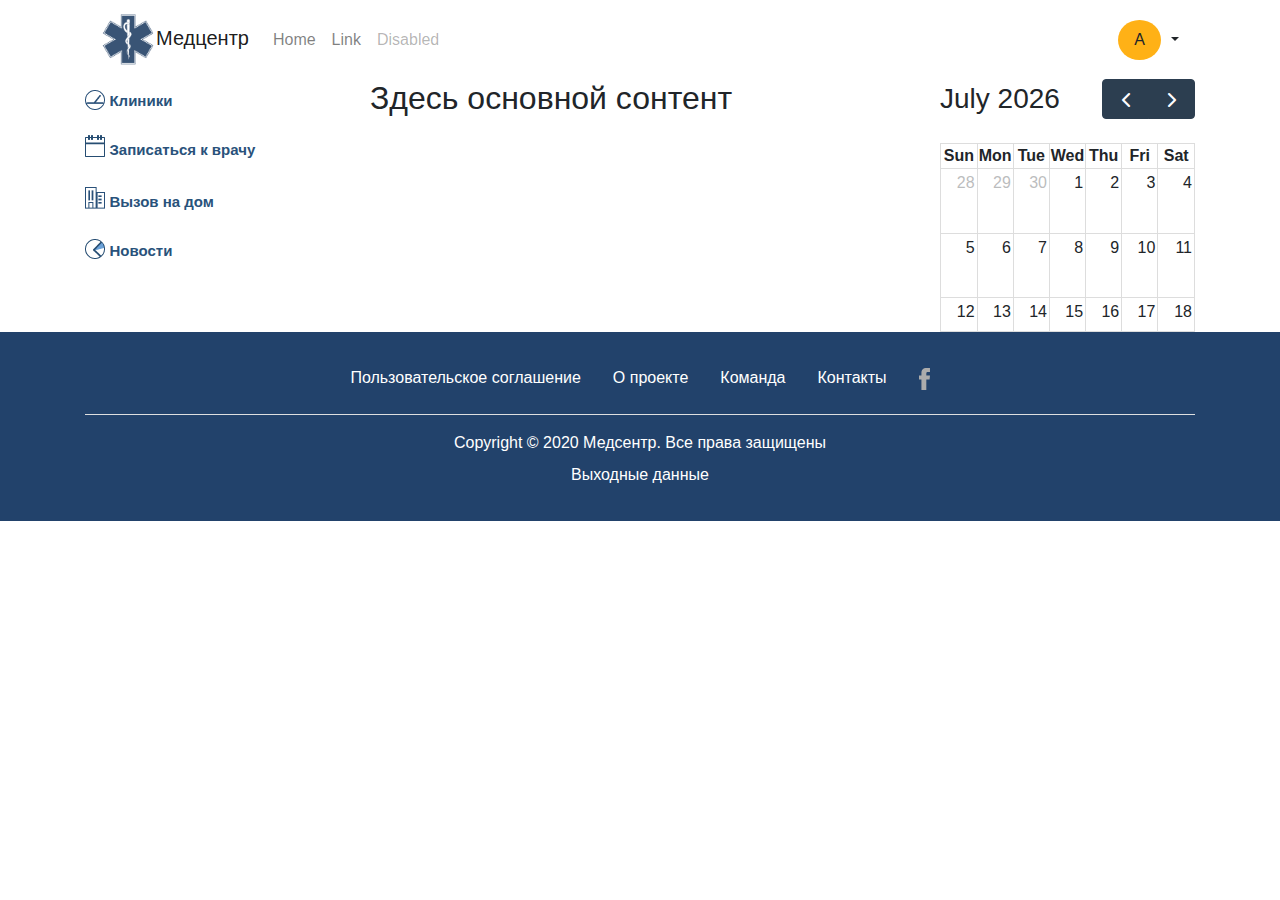
==== index.html @ d14110b1 "vb" ====
<!DOCTYPE html>
<html lang="en">
  <head>
    <meta charset="UTF-8" />
    <meta name="viewport" content="width=device-width, initial-scale=1.0" />
    <meta name="viewport" content="width=device-width, initial-scale=1" />
    <title>Document</title>
    <link
      rel="stylesheet"
      href="https://maxcdn.bootstrapcdn.com/bootstrap/4.0.0/css/bootstrap.min.css"
      integrity="sha384-Gn5384xqQ1aoWXA+058RXPxPg6fy4IWvTNh0E263XmFcJlSAwiGgFAW/dAiS6JXm"
      crossorigin="anonymous"
    />
    <link rel="stylesheet" href="assets/css/coremain.min.css" />
    <link rel="stylesheet" href="assets/css/bootmain.min.css" />
    <link rel="stylesheet" href="assets/css/daymain.min.css" />
    <link rel="stylesheet" href="assets/css/style.css" />
  </head>
  <body>
    <header class="header">
      <div class="container">
        <nav class="navbar navbar-expand-lg navbar-light">
          <a class="navbar-brand" href="#"
            ><img
              src="assets/img/1200px-Star_of_life.svg.png"
              alt=""
              style="width: 55px; height: auto;"
            />Медцентр</a
          >
          <button
            class="navbar-toggler"
            type="button"
            data-toggle="collapse"
            data-target="#navbarSupportedContent"
            aria-controls="navbarSupportedContent"
            aria-expanded="false"
            aria-label="Toggle navigation"
          >
            <span class="navbar-toggler-icon"></span>
          </button>

          <div class="collapse navbar-collapse" id="navbarSupportedContent">
            <ul class="navbar-nav mr-auto">
              <li class="nav-item">
                <a class="nav-link" href="#">Home </a>
              </li>
              <span class="sr-only">(current)</span>
              <li class="nav-item">
                <a class="nav-link" href="#">Link</a>
              </li>
              <li class="nav-item">
                <a
                  class="nav-link disabled"
                  href="#"
                  tabindex="-1"
                  aria-disabled="true"
                  >Disabled</a
                >
              </li>
            </ul>
            <!-- <form class="form-inline my-2 my-lg-0">
            <input
              class="form-control mr-sm-2"
              type="search"
              placeholder="Search"
              aria-label="Search"
            />
            <button class="btn btn-outline-success my-2 my-sm-0" type="submit">
              Search
            </button>
          </form> -->

            <li class="nav-item dropdown">
              <div class="account">
                <span
                  class="nav-link"
                  href="#"
                  id="navbarDropdown"
                  role="button"
                  data-toggle="dropdown"
                  aria-haspopup="true"
                  aria-expanded="false"
                >
                  A
                </span>
                <span
                  class="dropdown-toggle"
                  id="navbarDropdown"
                  role="button"
                  data-toggle="dropdown"
                  aria-haspopup="true"
                  aria-expanded="false"
                ></span>
                <div
                  class="dropdown-menu come"
                  aria-labelledby="navbarDropdown"
                >
                  <a class="dropdown-item" href="#">Action</a>
                  <a class="dropdown-item" href="#">Another action</a>
                  <div class="dropdown-divider"></div>
                  <a class="dropdown-item" href="#">Something else here</a>
                </div>
              </div>
            </li>
          </div>
        </nav>
      </div>
    </header>
    <div class="container">
      <div class="row">
        <div class="col-xl-3 col-lg-3 col-md-6">
          <div class="left_nav">
            <div class="nav_items">
              <img
                src="./assets/icon/Group 8 (1).png"
                class="nav_icone ler"
                alt=""
              />
              <a href="" class="nav_items_link">Клиники</a>
            </div>
            <div class="nav_items">
              <img src="./assets/icon/Group 11.png" class="nav_icone" alt="" />
              <a href="" class="nav_items_link">Записаться к врачу</a>
            </div>
            <div class="nav_items">
              <img src="./assets/icon/Group 10.png" class="nav_icone" alt="" />
              <a href="" class="nav_items_link">Вызов на дом</a>
            </div>
            <div class="nav_items">
              <img
                src="./assets/icon/Group 14.png"
                class="nav_icone ler"
                alt=""
              />
              <a href="" class="nav_items_link">Новости</a>
            </div>
          </div>
        </div>
        <div class="col-xl-6 col-lg-6 col-md-6">
          <h2>
            Здесь основной сонтент
          </h2>
        </div>
        <div class="col-xl-3 col-lg-3 col-md-12">
          <div id="demoCalendar"></div>
        </div>
      </div>
    </div>
    <footer class="footer">
      <div class="container">
        <nav class="row footer-top">
          <a href="#" class="nav-link">Пользовательское соглашение</a>
          <a href="/template/about.html" class="nav-link">О проекте</a>
          <a href="#" class="nav-link">Команда</a>
          <a href="/template/" class="nav-link">Контакты</a>
          <a href="#" class="nav-link">
            <img src="assets/img/facebook.svg" alt="" />
          </a>
        </nav>
        <hr style="background: #f8f9fa;" />
        <div class="footer-bottom">
          <span>Copyright © 2020 Медсентр. Все права защищены</span>
          <a href="#" class="nav-link">Выходные данные</a>
        </div>
      </div>
    </footer>
    <script
      src="https://code.jquery.com/jquery-3.2.1.slim.min.js"
      integrity="sha384-KJ3o2DKtIkvYIK3UENzmM7KCkRr/rE9/Qpg6aAZGJwFDMVNA/GpGFF93hXpG5KkN"
      crossorigin="anonymous"
    ></script>
    <script
      src="https://cdnjs.cloudflare.com/ajax/libs/popper.js/1.12.9/umd/popper.min.js"
      integrity="sha384-ApNbgh9B+Y1QKtv3Rn7W3mgPxhU9K/ScQsAP7hUibX39j7fakFPskvXusvfa0b4Q"
      crossorigin="anonymous"
    ></script>
    <script
      src="https://maxcdn.bootstrapcdn.com/bootstrap/4.0.0/js/bootstrap.min.js"
      integrity="sha384-JZR6Spejh4U02d8jOt6vLEHfe/JQGiRRSQQxSfFWpi1MquVdAyjUar5+76PVCmYl"
      crossorigin="anonymous"
    ></script>
    <script src="assets/js/coremain.min.js"></script>
    <script src="assets/js/bootmain.min.js"></script>
    <script src="assets/js/daymain.min.js"></script>
    <script src="assets/js/index.js"></script>
  </body>
</html>
---- assets/css/coremain.min.css ----
@charset "UTF-8";.fc-button:not(:disabled),.fc-event.fc-draggable,.fc-event[href],.fc-popover .fc-header .fc-close,a.fc-more,a[data-goto]{cursor:pointer}.fc-bg,.fc-row .fc-bgevent-skeleton,.fc-row .fc-highlight-skeleton{bottom:0}.fc{direction:ltr;text-align:left}.fc-rtl{text-align:right}body .fc{font-size:1em}.fc-highlight{background:#bce8f1;opacity:.3}.fc-bgevent{background:#8fdf82;opacity:.3}.fc-nonbusiness{background:#d7d7d7}.fc-popover{position:absolute;box-shadow:0 2px 6px rgba(0,0,0,.15)}.fc-popover .fc-header{display:flex;flex-direction:row;justify-content:space-between;align-items:center;padding:2px 4px}.fc-rtl .fc-popover .fc-header{flex-direction:row-reverse}.fc-popover .fc-header .fc-title{margin:0 2px}.fc-popover .fc-header .fc-close{opacity:.65;font-size:1.1em}.fc-divider{border-style:solid;border-width:1px}hr.fc-divider{height:0;margin:0;padding:0 0 2px;border-width:1px 0}.fc-bg table,.fc-row .fc-bgevent-skeleton table,.fc-row .fc-highlight-skeleton table{height:100%}.fc-bg,.fc-bgevent-skeleton,.fc-highlight-skeleton,.fc-mirror-skeleton{position:absolute;top:0;left:0;right:0}.fc table{width:100%;box-sizing:border-box;table-layout:fixed;border-collapse:collapse;border-spacing:0;font-size:1em}.fc th{text-align:center}.fc td,.fc th{border-style:solid;border-width:1px;padding:0;vertical-align:top}.fc td.fc-today{border-style:double}a[data-goto]:hover{text-decoration:underline}.fc .fc-row{border-style:solid;border-width:0}.fc-row table{border-left:0 hidden transparent;border-right:0 hidden transparent;border-bottom:0 hidden transparent}.fc-row:first-child table{border-top:0 hidden transparent}.fc-row{position:relative}.fc-row .fc-bg{z-index:1}.fc-row .fc-bgevent-skeleton td,.fc-row .fc-highlight-skeleton td{border-color:transparent}.fc-row .fc-bgevent-skeleton{z-index:2}.fc-row .fc-highlight-skeleton{z-index:3}.fc-row .fc-content-skeleton{position:relative;z-index:4;padding-bottom:2px}.fc-row .fc-mirror-skeleton{z-index:5}.fc .fc-row .fc-content-skeleton table,.fc .fc-row .fc-content-skeleton td,.fc .fc-row .fc-mirror-skeleton td{background:0 0;border-color:transparent}.fc-row .fc-content-skeleton td,.fc-row .fc-mirror-skeleton td{border-bottom:0}.fc-row .fc-content-skeleton tbody td,.fc-row .fc-mirror-skeleton tbody td{border-top:0}.fc-scroller{-webkit-overflow-scrolling:touch}.fc-scroller>.fc-day-grid,.fc-scroller>.fc-time-grid{position:relative;width:100%}.fc-event{position:relative;display:block;font-size:.85em;line-height:1.4;border-radius:3px;border:1px solid #3788d8}.fc-event,.fc-event-dot{background-color:#3788d8}.fc-event,.fc-event:hover{color:#fff;text-decoration:none}.fc-not-allowed,.fc-not-allowed .fc-event{cursor:not-allowed}.fc-event .fc-content{position:relative;z-index:2}.fc-event .fc-resizer{position:absolute;z-index:4;display:none}.fc-event.fc-allow-mouse-resize .fc-resizer,.fc-event.fc-selected .fc-resizer{display:block}.fc-event.fc-selected .fc-resizer:before{content:"";position:absolute;z-index:9999;top:50%;left:50%;width:40px;height:40px;margin-left:-20px;margin-top:-20px}.fc-event.fc-selected{z-index:9999!important;box-shadow:0 2px 5px rgba(0,0,0,.2)}.fc-event.fc-selected:after{content:"";position:absolute;z-index:1;top:-1px;right:-1px;bottom:-1px;left:-1px;background:#000;opacity:.25}.fc-event.fc-dragging.fc-selected{box-shadow:0 2px 7px rgba(0,0,0,.3)}.fc-event.fc-dragging:not(.fc-selected){opacity:.75}.fc-h-event.fc-selected:before{content:"";position:absolute;z-index:3;top:-10px;bottom:-10px;left:0;right:0}.fc-ltr .fc-h-event.fc-not-start,.fc-rtl .fc-h-event.fc-not-end{margin-left:0;border-left-width:0;padding-left:1px;border-top-left-radius:0;border-bottom-left-radius:0}.fc-ltr .fc-h-event.fc-not-end,.fc-rtl .fc-h-event.fc-not-start{margin-right:0;border-right-width:0;padding-right:1px;border-top-right-radius:0;border-bottom-right-radius:0}.fc-ltr .fc-h-event .fc-start-resizer,.fc-rtl .fc-h-event .fc-end-resizer{cursor:w-resize;left:-1px}.fc-ltr .fc-h-event .fc-end-resizer,.fc-rtl .fc-h-event .fc-start-resizer{cursor:e-resize;right:-1px}.fc-h-event.fc-allow-mouse-resize .fc-resizer{width:7px;top:-1px;bottom:-1px}.fc-h-event.fc-selected .fc-resizer{border-radius:4px;border-width:1px;width:6px;height:6px;border-style:solid;border-color:inherit;background:#fff;top:50%;margin-top:-4px}.fc-ltr .fc-h-event.fc-selected .fc-start-resizer,.fc-rtl .fc-h-event.fc-selected .fc-end-resizer{margin-left:-4px}.fc-ltr .fc-h-event.fc-selected .fc-end-resizer,.fc-rtl .fc-h-event.fc-selected .fc-start-resizer{margin-right:-4px}.fc-day-grid-event{margin:1px 2px 0;padding:0 1px}tr:first-child>td>.fc-day-grid-event{margin-top:2px}.fc-mirror-skeleton tr:first-child>td>.fc-day-grid-event{margin-top:0}.fc-day-grid-event .fc-content{white-space:nowrap;overflow:hidden}.fc-day-grid-event .fc-time{font-weight:700}.fc-ltr .fc-day-grid-event.fc-allow-mouse-resize .fc-start-resizer,.fc-rtl .fc-day-grid-event.fc-allow-mouse-resize .fc-end-resizer{margin-left:-2px}.fc-ltr .fc-day-grid-event.fc-allow-mouse-resize .fc-end-resizer,.fc-rtl .fc-day-grid-event.fc-allow-mouse-resize .fc-start-resizer{margin-right:-2px}a.fc-more{margin:1px 3px;font-size:.85em;text-decoration:none}a.fc-more:hover{text-decoration:underline}.fc-limited{display:none}.fc-button,.fc-icon{display:inline-block;font-weight:400;text-align:center}.fc-day-grid .fc-row{z-index:1}.fc-more-popover{z-index:2;width:220px}.fc-more-popover .fc-event-container{padding:10px}.fc-now-indicator{position:absolute;border:0 solid red}.fc-unselectable{-webkit-user-select:none;-khtml-user-select:none;-moz-user-select:none;-ms-user-select:none;user-select:none;-webkit-touch-callout:none;-webkit-tap-highlight-color:transparent}.fc-unthemed .fc-content,.fc-unthemed .fc-divider,.fc-unthemed .fc-list-heading td,.fc-unthemed .fc-list-view,.fc-unthemed .fc-popover,.fc-unthemed .fc-row,.fc-unthemed tbody,.fc-unthemed td,.fc-unthemed th,.fc-unthemed thead{border-color:#ddd}.fc-unthemed .fc-popover{background-color:#fff}.fc-unthemed .fc-divider,.fc-unthemed .fc-list-heading td,.fc-unthemed .fc-popover .fc-header{background:#eee}.fc-unthemed td.fc-today{background:#fcf8e3}.fc-unthemed .fc-disabled-day{background:#d7d7d7;opacity:.3}@font-face{font-family:fcicons;src:url("[data-uri]") format("truetype");font-weight:400;font-style:normal}.fc-icon{font-family:fcicons!important;speak:none;font-style:normal;font-variant:normal;text-transform:none;line-height:1;-webkit-font-smoothing:antialiased;-moz-osx-font-smoothing:grayscale;width:1em;height:1em}.fc-icon-chevron-left:before{content:""}.fc-icon-chevron-right:before{content:""}.fc-icon-chevrons-left:before{content:""}.fc-icon-chevrons-right:before{content:""}.fc-icon-minus-square:before{content:""}.fc-icon-plus-square:before{content:""}.fc-icon-x:before{content:""}.fc-button{overflow:visible;text-transform:none;margin:0;font-family:inherit}.fc-button::-moz-focus-inner{padding:0;border-style:none}.fc-button{-webkit-appearance:button;color:#212529;vertical-align:middle;-webkit-user-select:none;-moz-user-select:none;-ms-user-select:none;user-select:none;background-color:transparent;border:1px solid transparent;padding:.4em .65em;font-size:1em;line-height:1.5;border-radius:.25em}.fc-button:hover{color:#212529;text-decoration:none}.fc-button:focus{outline:0;-webkit-box-shadow:0 0 0 .2rem rgba(44,62,80,.25);box-shadow:0 0 0 .2rem rgba(44,62,80,.25)}.fc-button:disabled{opacity:.65}.fc-button-primary{color:#fff;background-color:#2C3E50;border-color:#2C3E50}.fc-button-primary:hover{color:#fff;background-color:#1e2b37;border-color:#1a252f}.fc-button-primary:focus{-webkit-box-shadow:0 0 0 .2rem rgba(76,91,106,.5);box-shadow:0 0 0 .2rem rgba(76,91,106,.5)}.fc-button-primary:disabled{color:#fff;background-color:#2C3E50;border-color:#2C3E50}.fc-button-primary:not(:disabled).fc-button-active,.fc-button-primary:not(:disabled):active{color:#fff;background-color:#1a252f;border-color:#151e27}.fc-button-primary:not(:disabled).fc-button-active:focus,.fc-button-primary:not(:disabled):active:focus{-webkit-box-shadow:0 0 0 .2rem rgba(76,91,106,.5);box-shadow:0 0 0 .2rem rgba(76,91,106,.5)}.fc-button .fc-icon{vertical-align:middle;font-size:1.5em}.fc-button-group{position:relative;display:-webkit-inline-box;display:-ms-inline-flexbox;display:inline-flex;vertical-align:middle}.fc-button-group>.fc-button{position:relative;-webkit-box-flex:1;-ms-flex:1 1 auto;flex:1 1 auto}.fc-button-group>.fc-button.fc-button-active,.fc-button-group>.fc-button:active,.fc-button-group>.fc-button:focus,.fc-button-group>.fc-button:hover{z-index:1}.fc-button-group>.fc-button:not(:first-child){margin-left:-1px;border-top-left-radius:0;border-bottom-left-radius:0}.fc-button-group>.fc-button:not(:last-child){border-top-right-radius:0;border-bottom-right-radius:0}.fc-unthemed .fc-popover{border-width:1px;border-style:solid}.fc-unthemed .fc-list-item:hover td{background-color:#f5f5f5}.fc-toolbar{display:flex;justify-content:space-between;align-items:center}.fc-toolbar.fc-header-toolbar{margin-bottom:1.5em}.fc-toolbar.fc-footer-toolbar{margin-top:1.5em}.fc-toolbar>*>:not(:first-child){margin-left:.75em}.fc-toolbar h2{font-size:1.75em;margin:0}.fc-view-container{position:relative}.fc-view-container *,.fc-view-container :after,.fc-view-container :before{-webkit-box-sizing:content-box;-moz-box-sizing:content-box;box-sizing:content-box}.fc-view,.fc-view>table{position:relative;z-index:1}@media print{.fc-bg,.fc-bgevent-container,.fc-bgevent-skeleton,.fc-business-container,.fc-event .fc-resizer,.fc-highlight-container,.fc-highlight-skeleton,.fc-mirror-container,.fc-mirror-skeleton{display:none}.fc tbody .fc-row,.fc-time-grid{min-height:0!important}.fc-time-grid .fc-event.fc-not-end:after,.fc-time-grid .fc-event.fc-not-start:before{content:"..."}.fc{max-width:100%!important}.fc-event{background:#fff!important;color:#000!important;page-break-inside:avoid}.fc hr,.fc tbody,.fc td,.fc th,.fc thead,.fc-row{border-color:#ccc!important;background:#fff!important}.fc tbody .fc-row{height:auto!important}.fc tbody .fc-row .fc-content-skeleton{position:static;padding-bottom:0!important}.fc tbody .fc-row .fc-content-skeleton tbody tr:last-child td{padding-bottom:1em}.fc tbody .fc-row .fc-content-skeleton table{height:1em}.fc-more,.fc-more-cell{display:none!important}.fc tr.fc-limited{display:table-row!important}.fc td.fc-limited{display:table-cell!important}.fc-popover,.fc-timeGrid-view .fc-axis{display:none}.fc-slats,.fc-time-grid hr{display:none!important}.fc button,.fc-button-group,.fc-time-grid .fc-event .fc-time span{display:none}.fc-time-grid .fc-content-skeleton{position:static}.fc-time-grid .fc-content-skeleton table{height:4em}.fc-time-grid .fc-event-container{margin:0!important}.fc-time-grid .fc-event{position:static!important;margin:3px 2px!important}.fc-time-grid .fc-event.fc-not-end{border-bottom-width:1px!important}.fc-time-grid .fc-event.fc-not-start{border-top-width:1px!important}.fc-time-grid .fc-event .fc-time{white-space:normal!important}.fc-time-grid .fc-event .fc-time:after{content:attr(data-full)}.fc-day-grid-container,.fc-scroller,.fc-time-grid-container{overflow:visible!important;height:auto!important}.fc-row{border:0!important;margin:0!important}}
---- assets/css/bootmain.min.css ----
.fc.fc-bootstrap a{text-decoration:none}.fc.fc-bootstrap a[data-goto]:hover{text-decoration:underline}.fc-bootstrap hr.fc-divider{border-color:inherit}.fc-bootstrap .fc-today.alert{border-radius:0}.fc-bootstrap a.fc-event:not([href]):not([tabindex]){color:#fff}.fc-bootstrap .fc-popover.card{position:absolute}.fc-bootstrap .fc-popover .card-body{padding:0}.fc-bootstrap .fc-time-grid .fc-slats table{background:0 0}
---- assets/css/daymain.min.css ----
.fc-dayGridDay-view .fc-content-skeleton,.fc-dayGridWeek-view .fc-content-skeleton{padding-bottom:1em}.fc-dayGrid-view .fc-body .fc-row{min-height:4em}.fc-row.fc-rigid{overflow:hidden}.fc-row.fc-rigid .fc-content-skeleton{position:absolute;top:0;left:0;right:0}.fc-day-top.fc-other-month{opacity:.3}.fc-dayGrid-view .fc-day-number,.fc-dayGrid-view .fc-week-number{padding:2px}.fc-dayGrid-view th.fc-day-number,.fc-dayGrid-view th.fc-week-number{padding:0 2px}.fc-ltr .fc-dayGrid-view .fc-day-top .fc-day-number{float:right}.fc-rtl .fc-dayGrid-view .fc-day-top .fc-day-number{float:left}.fc-ltr .fc-dayGrid-view .fc-day-top .fc-week-number{float:left;border-radius:0 0 3px}.fc-rtl .fc-dayGrid-view .fc-day-top .fc-week-number{float:right;border-radius:0 0 0 3px}.fc-dayGrid-view .fc-day-top .fc-week-number{min-width:1.5em;text-align:center;background-color:#f2f2f2;color:grey}.fc-dayGrid-view td.fc-week-number{text-align:center}.fc-dayGrid-view td.fc-week-number>*{display:inline-block;min-width:1.25em}
---- assets/css/style.css ----
html body {
  margin: 0;
  padding: 0;
  width: 100%;
  height: 100%;
}
.nav_items_link {
  color: #29527b;
  font-family: "Montserrat", sans-serif;
  font-weight: 600;
  font-size: 15px;
  transition: all 0.2s linear;
}
.nav_items_link:hover {
  color: #6ba2d9;
  text-decoration: none;
  font-family: "Montserrat", sans-serif;
}
.nav_items {
  padding: 10px 0;
}
.nav_icone {
  padding-bottom: 10px;
}
.ler {
  padding-bottom: 5px;
}

ul {
  list-style: none;
}
li {
  list-style-type: none;
}
/* Header */
.header {
  background: #ffffff;
}
.nav-link:active {
  font-weight: 700;
}
.nav-link:focus {
  font-weight: 700;
}
.img-logo {
  width: 100%;
}
.account {
  display: flex;
  align-items: center;
}
span.nav-link {
  background: #ffb116;
  border-radius: 50%;
  margin-right: 10px;
}
@media screen and (min-width: 992px) {
  span.nav-link {
    margin: 0 10px;
  }
}

.come {
  position: absolute;
  top: 100%;
  left: -140px;
}
/* Footer */
.footer {
  background: #22426b;
  padding: 1.625rem 0;
}

.footer-top {
  display: flex;
  justify-content: center;
}
@media screen and (min-width: 320px) {
  .footer-top {
    text-align: center;
    flex-direction: column;
  }
}
@media screen and (min-width: 568px) {
  .footer-top {
    flex-direction: row;
  }
}
.footer-bottom {
  display: flex;
  flex-direction: column;
  text-align: center;
  color: #ffffff;
}
.footer-bottom > a.nav-link {
  color: #ffffff;
}
nav > a.nav-link {
  color: #ffffff;
}
/* Footer  block */
.inner {
  color: #2a527a;
}
.inner-heading {
  padding: 5rem;
  text-align: center;
  background-color: #22426b;
  background: url(../../assets/img/about.jpg) no-repeat;
  background-size: cover;
  background-position: center;
}
.inner-heading > h1 {
  color: #ffffff;
}
h1.inner-title {
  font-size: 44px;
}
.inner-content > ul > li {
  margin-top: 1rem;
}
.inner-content > h4 {
  color: #b22222;
}

.inner-content {
  margin: 2rem;
  padding: 1.5rem;
}

.fc-today-button {
  display: none;
}
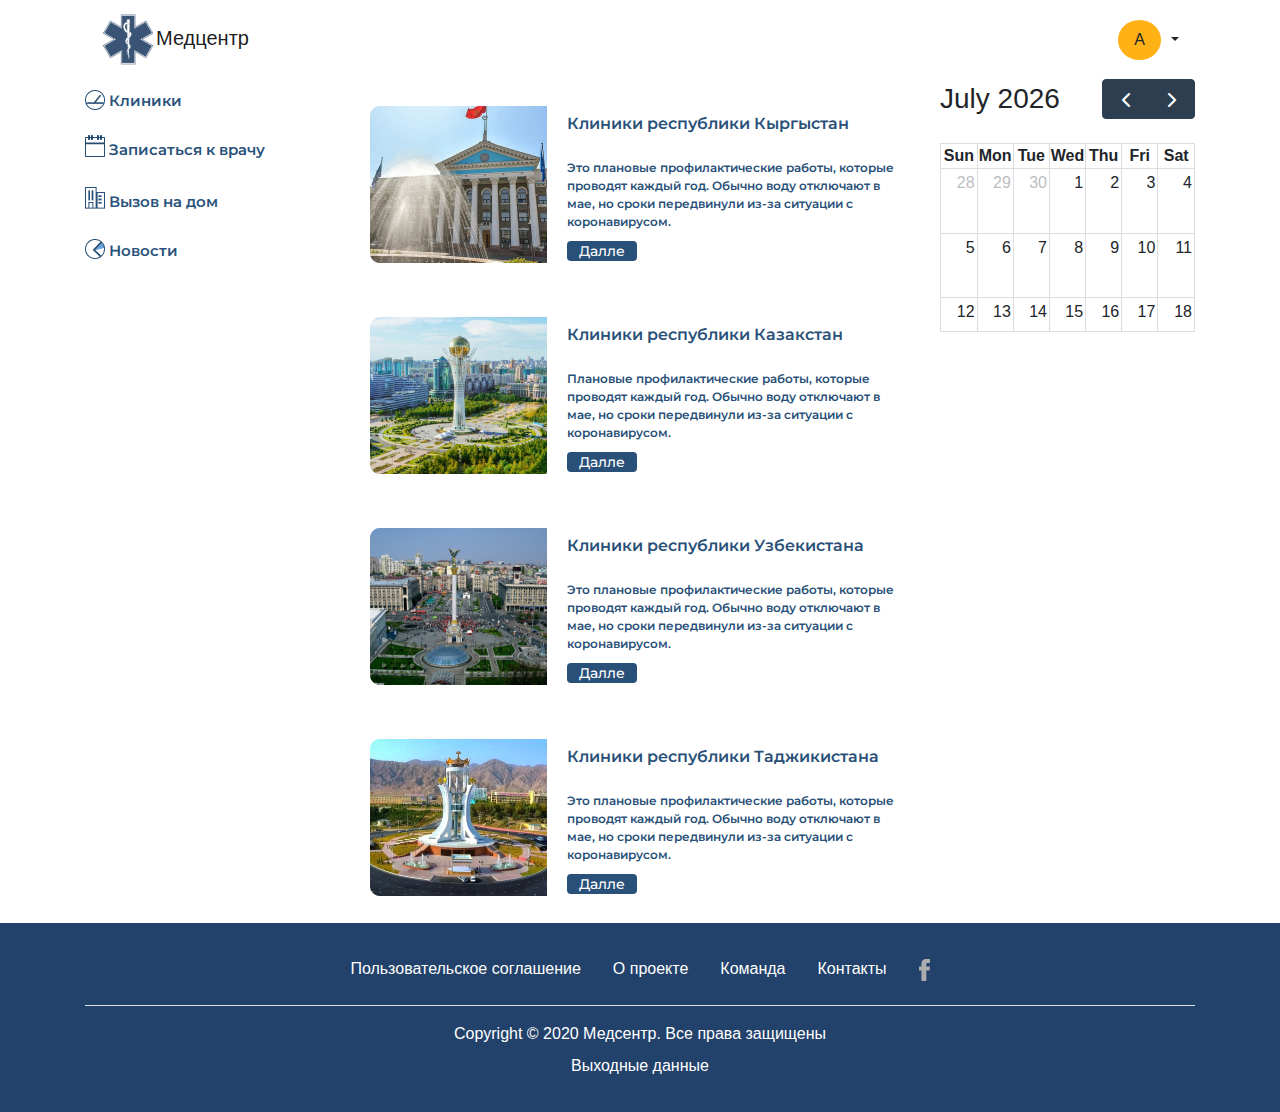
==== commit 9dd0b18a: "commit" ====
--- a/index.html
+++ b/index.html
@@ -10,6 +10,10 @@
       href="https://maxcdn.bootstrapcdn.com/bootstrap/4.0.0/css/bootstrap.min.css"
       integrity="sha384-Gn5384xqQ1aoWXA+058RXPxPg6fy4IWvTNh0E263XmFcJlSAwiGgFAW/dAiS6JXm"
       crossorigin="anonymous"
+    />
+    <link
+      href="https://fonts.googleapis.com/css2?family=Montserrat:wght@300;500;600&display=swap"
+      rel="stylesheet"
     />
     <link rel="stylesheet" href="assets/css/coremain.min.css" />
     <link rel="stylesheet" href="assets/css/bootmain.min.css" />
@@ -42,11 +46,11 @@
           <div class="collapse navbar-collapse" id="navbarSupportedContent">
             <ul class="navbar-nav mr-auto">
               <li class="nav-item">
-                <a class="nav-link" href="#">Home </a>
+                <a class="nav-link" href="#"> </a>
               </li>
               <span class="sr-only">(current)</span>
               <li class="nav-item">
-                <a class="nav-link" href="#">Link</a>
+                <a class="nav-link" href="#"></a>
               </li>
               <li class="nav-item">
                 <a
@@ -54,8 +58,7 @@
                   href="#"
                   tabindex="-1"
                   aria-disabled="true"
-                  >Disabled</a
-                >
+                ></a>
               </li>
             </ul>
             <!-- <form class="form-inline my-2 my-lg-0">
@@ -106,9 +109,9 @@
         </nav>
       </div>
     </header>
-    <div class="container">
+    <div class="container site">
       <div class="row">
-        <div class="col-xl-3 col-lg-3 col-md-6">
+        <div class="col-xl-3 col-lg-3 col-md-4">
           <div class="left_nav">
             <div class="nav_items">
               <img
@@ -116,7 +119,7 @@
                 class="nav_icone ler"
                 alt=""
               />
-              <a href="" class="nav_items_link">Клиники</a>
+              <a href="index.html" class="nav_items_link">Клиники</a>
             </div>
             <div class="nav_items">
               <img src="./assets/icon/Group 11.png" class="nav_icone" alt="" />
@@ -136,10 +139,104 @@
             </div>
           </div>
         </div>
-        <div class="col-xl-6 col-lg-6 col-md-6">
-          <h2>
-            Здесь основной сонтент
-          </h2>
+        <div class="col-xl-6 col-lg-6 col-md-8 two">
+          <div class="containerred">
+            <div class="row">
+              <div class="col">
+                <a href="./app/kr.html" class="link__clinik">
+                  <div class="respublic__blog">
+                    <div class="img">
+                      <img src="./assets/img/Rectangle 43 (6).png" alt="" />
+                    </div>
+                    <div class="content__text">
+                      <h2 class="content__text__title">
+                        Клиники республики Кыргыстан
+                      </h2>
+                      <p class="content__text__poragrohp">
+                        Это плановые профилактические работы, которые проводят
+                        каждый год. Обычно воду отключают в мае, но сроки
+                        передвинули из-за ситуации с коронавирусом.
+                      </p>
+                      <div class="content__button">
+                        <p class="content__button__text">
+                          Далле
+                        </p>
+                      </div>
+                    </div>
+                  </div>
+                </a>
+
+                <a href="./app/kz.html" class="link__clinik">
+                  <div class="respublic__blog">
+                    <div class="img">
+                      <img src="./assets/img/Rectangle 43 (7).png" alt="" />
+                    </div>
+                    <div class="content__text">
+                      <h2 class="content__text__title">
+                        Клиники республики Казакстан
+                      </h2>
+                      <p class="content__text__poragrohp">
+                        Плановые профилактические работы, которые проводят
+                        каждый год. Обычно воду отключают в мае, но сроки
+                        передвинули из-за ситуации с коронавирусом.
+                      </p>
+                      <div class="content__button">
+                        <p class="content__button__text">
+                          Далле
+                        </p>
+                      </div>
+                    </div>
+                  </div>
+                </a>
+
+                <a href="./app/uz.html" class="link__clinik">
+                  <div class="respublic__blog">
+                    <div class="img">
+                      <img src="./assets/img/Rectangle 43 (8).png" alt="" />
+                    </div>
+                    <div class="content__text">
+                      <h2 class="content__text__title">
+                        Клиники республики Узбекистана
+                      </h2>
+                      <p class="content__text__poragrohp">
+                        Это плановые профилактические работы, которые проводят
+                        каждый год. Обычно воду отключают в мае, но сроки
+                        передвинули из-за ситуации с коронавирусом.
+                      </p>
+                      <div class="content__button">
+                        <p class="content__button__text">
+                          Далле
+                        </p>
+                      </div>
+                    </div>
+                  </div>
+                </a>
+
+                <a href="./app/tsh.html" class="link__clinik">
+                  <div class="respublic__blog">
+                    <div class="img">
+                      <img src="./assets/img/Rectangle 43 (9).png" alt="" />
+                    </div>
+                    <div class="content__text">
+                      <h2 class="content__text__title">
+                        Клиники республики Таджикистана
+                      </h2>
+                      <p class="content__text__poragrohp">
+                        Это плановые профилактические работы, которые проводят
+                        каждый год. Обычно воду отключают в мае, но сроки
+                        передвинули из-за ситуации с коронавирусом.
+                      </p>
+                      <div class="content__button">
+                        <p class="content__button__text">
+                          Далле
+                        </p>
+                      </div>
+                    </div>
+                  </div>
+                </a>
+              </div>
+            </div>
+          </div>
         </div>
         <div class="col-xl-3 col-lg-3 col-md-12">
           <div id="demoCalendar"></div>
--- a/assets/css/style.css
+++ b/assets/css/style.css
@@ -2,8 +2,11 @@
   margin: 0;
   padding: 0;
   width: 100%;
-  height: 100%;
-}
+  display: flex;
+  min-height: 100vh;
+  flex-direction: column;
+}
+
 .nav_items_link {
   color: #29527b;
   font-family: "Montserrat", sans-serif;
@@ -54,12 +57,57 @@
   border-radius: 50%;
   margin-right: 10px;
 }
-@media screen and (min-width: 992px) {
-  span.nav-link {
-    margin: 0 10px;
-  }
-}
-
+.content {
+  background: #bcd3ec;
+}
+.respublic__blog {
+  display: flex;
+  padding-top: 5%;
+  padding-bottom: 5%;
+}
+.content__text__title {
+  font-family: "Montserrat", sans-serif;
+  font-style: normal;
+  font-weight: 600;
+  font-size: 16px;
+  line-height: 15px;
+  color: #295079;
+  padding-left: 20px;
+  padding-top: 10px;
+}
+.content__text__poragrohp {
+  font-family: "Montserrat";
+  font-style: normal;
+  font-weight: 600;
+  font-size: 12px;
+  line-height: 18px;
+  text-align: left;
+  color: #295079;
+  padding-left: 20px;
+  padding-top: 20px;
+  margin: 0;
+}
+.content__button__text {
+  font-family: "Montserrat";
+  font-style: normal;
+  font-weight: 500;
+  font-size: 14px;
+  line-height: 14px;
+  color: #ffffff;
+  padding-top: 3px;
+}
+.content__button {
+  background: #295079;
+  border-radius: 4px;
+  width: 70px;
+  height: 20px;
+  text-align: center;
+  margin-top: 10px;
+  margin-left: 20px;
+}
+.link__clinik:hover {
+  text-decoration: none;
+}
 .come {
   position: absolute;
   top: 100%;
@@ -75,6 +123,73 @@
   display: flex;
   justify-content: center;
 }
+
+.footer-bottom {
+  display: flex;
+  flex-direction: column;
+  text-align: center;
+  color: #ffffff;
+}
+.footer-bottom > a.nav-link {
+  color: #ffffff;
+}
+nav > a.nav-link {
+  color: #ffffff;
+}
+/* Footer  block */
+.inner {
+  color: #2a527a;
+}
+.inner-heading {
+  padding: 5rem;
+  text-align: center;
+  background-color: #22426b;
+  background: url(../../assets/img/about.jpg) no-repeat;
+  background-size: cover;
+  background-position: center;
+}
+.inner-heading > h1 {
+  color: #ffffff;
+}
+h1.inner-title {
+  font-size: 44px;
+}
+.inner-content > ul > li {
+  margin-top: 1rem;
+}
+.inner-content > h4 {
+  color: #b22222;
+}
+
+.inner-content {
+  margin: 2rem;
+  padding: 1.5rem;
+}
+
+.fc-today-button {
+  display: none;
+}
+
+.registration {
+  display: flex;
+  justify-content: center;
+  text-align: center;
+}
+.site {
+  flex: 1;
+  display: flex;
+  justify-content: center;
+  align-items: center;
+}
+.form-global {
+  border-radius: 10px;
+  border: 2px solid #bfd1e3;
+  padding: 20px;
+}
+.form-control {
+  border: 1px solid #39b6ae;
+}
+
 @media screen and (min-width: 320px) {
   .footer-top {
     text-align: center;
@@ -86,48 +201,29 @@
     flex-direction: row;
   }
 }
-.footer-bottom {
-  display: flex;
-  flex-direction: column;
-  text-align: center;
-  color: #ffffff;
-}
-.footer-bottom > a.nav-link {
-  color: #ffffff;
-}
-nav > a.nav-link {
-  color: #ffffff;
-}
-/* Footer  block */
-.inner {
-  color: #2a527a;
-}
-.inner-heading {
-  padding: 5rem;
-  text-align: center;
-  background-color: #22426b;
-  background: url(../../assets/img/about.jpg) no-repeat;
-  background-size: cover;
-  background-position: center;
-}
-.inner-heading > h1 {
-  color: #ffffff;
-}
-h1.inner-title {
-  font-size: 44px;
-}
-.inner-content > ul > li {
-  margin-top: 1rem;
-}
-.inner-content > h4 {
-  color: #b22222;
-}
-
-.inner-content {
-  margin: 2rem;
-  padding: 1.5rem;
-}
-
-.fc-today-button {
-  display: none;
-}
+@media screen and (min-width: 992px) {
+  span.nav-link {
+    margin: 0 10px;
+  }
+}
+
+@media screen and (max-width: 550px) {
+  .respublic__blog {
+    flex-direction: column;
+  }
+  .col {
+    text-align: center;
+  }
+  .content__text__poragrohp {
+    text-align: center;
+  }
+  .content__button {
+    display: none;
+  }
+}
+@media screen and (max-width: 770px) {
+  .two {
+    padding-top: 5%;
+    padding-bottom: 5%;
+  }
+}
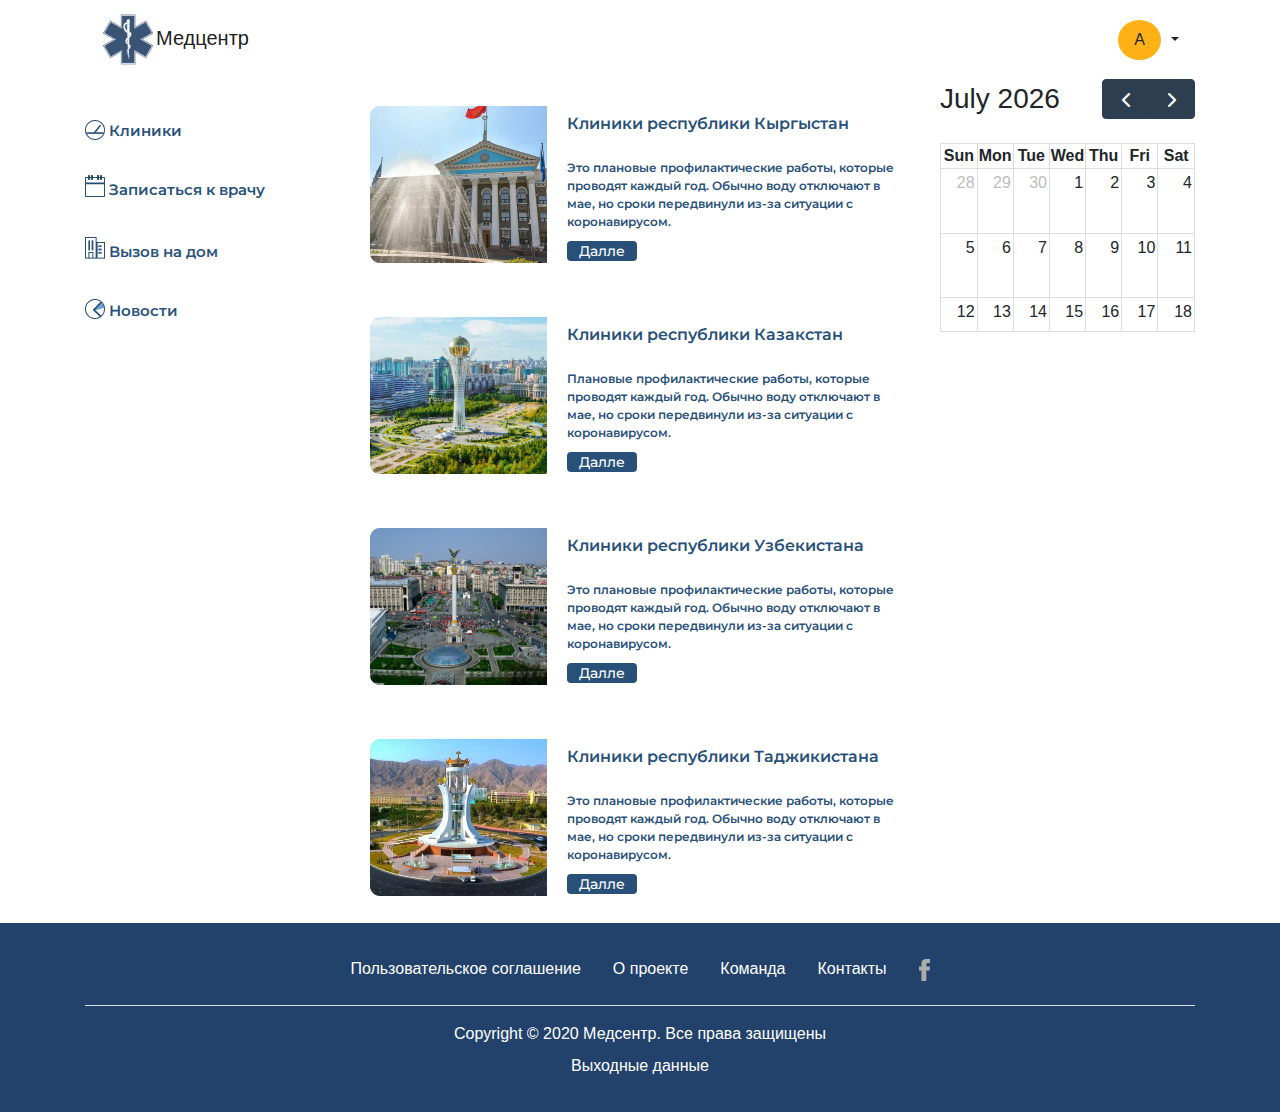
==== commit 49d50d86: "hi" ====
--- a/index.html
+++ b/index.html
@@ -11,10 +11,7 @@
       integrity="sha384-Gn5384xqQ1aoWXA+058RXPxPg6fy4IWvTNh0E263XmFcJlSAwiGgFAW/dAiS6JXm"
       crossorigin="anonymous"
     />
-    <link
-      href="https://fonts.googleapis.com/css2?family=Montserrat:wght@300;500;600&display=swap"
-      rel="stylesheet"
-    />
+    <link href="https://fonts.googleapis.com/css2?family=Montserrat:wght@300;500;600&display=swap" rel="stylesheet">
     <link rel="stylesheet" href="assets/css/coremain.min.css" />
     <link rel="stylesheet" href="assets/css/bootmain.min.css" />
     <link rel="stylesheet" href="assets/css/daymain.min.css" />
@@ -58,7 +55,8 @@
                   href="#"
                   tabindex="-1"
                   aria-disabled="true"
-                ></a>
+                  ></a
+                >
               </li>
             </ul>
             <!-- <form class="form-inline my-2 my-lg-0">
@@ -109,53 +107,59 @@
         </nav>
       </div>
     </header>
-    <div class="container site">
+    <div class="container">
       <div class="row">
         <div class="col-xl-3 col-lg-3 col-md-4">
           <div class="left_nav">
-            <div class="nav_items">
-              <img
-                src="./assets/icon/Group 8 (1).png"
-                class="nav_icone ler"
-                alt=""
-              />
-              <a href="index.html" class="nav_items_link">Клиники</a>
-            </div>
-            <div class="nav_items">
-              <img src="./assets/icon/Group 11.png" class="nav_icone" alt="" />
-              <a href="" class="nav_items_link">Записаться к врачу</a>
-            </div>
-            <div class="nav_items">
-              <img src="./assets/icon/Group 10.png" class="nav_icone" alt="" />
-              <a href="" class="nav_items_link">Вызов на дом</a>
-            </div>
-            <div class="nav_items">
-              <img
-                src="./assets/icon/Group 14.png"
-                class="nav_icone ler"
-                alt=""
-              />
-              <a href="" class="nav_items_link">Новости</a>
+            <div class="padd">
+              <div class="nav_items">
+                <img
+                  src="./assets/icon/Group 8 (1).png"
+                  class="nav_icone ler"
+                  alt=""
+                />
+                <a href="index.html" class="nav_items_link">Клиники</a>
+              </div>
+              <div class="nav_items">
+                <img src="./assets/icon/Group 11.png" class="nav_icone" alt="" />
+                <a href="" class="nav_items_link">Записаться к врачу</a>
+              </div>
+              <div class="nav_items">
+                <img src="./assets/icon/Group 10.png" class="nav_icone" alt="" />
+                <a href="" class="nav_items_link">Вызов на дом</a>
+              </div>
+              <div class="nav_items">
+                <img
+                  src="./assets/icon/Group 14.png"
+                  class="nav_icone ler"
+                  alt=""
+                />
+                <a href="" class="nav_items_link">Новости</a>
+              </div>
             </div>
           </div>
         </div>
         <div class="col-xl-6 col-lg-6 col-md-8 two">
+          
+
           <div class="containerred">
             <div class="row">
               <div class="col">
+
                 <a href="./app/kr.html" class="link__clinik">
                   <div class="respublic__blog">
                     <div class="img">
-                      <img src="./assets/img/Rectangle 43 (6).png" alt="" />
+                      <img src="./assets/img/Rectangle 43 (6).png" alt="">
                     </div>
                     <div class="content__text">
                       <h2 class="content__text__title">
                         Клиники республики Кыргыстан
                       </h2>
                       <p class="content__text__poragrohp">
-                        Это плановые профилактические работы, которые проводят
-                        каждый год. Обычно воду отключают в мае, но сроки
-                        передвинули из-за ситуации с коронавирусом.
+                        Это плановые профилактические работы, которые
+                        проводят каждый год. Обычно воду отключают в 
+                        мае, но сроки передвинули из-за ситуации с 
+                        коронавирусом.
                       </p>
                       <div class="content__button">
                         <p class="content__button__text">
@@ -167,76 +171,81 @@
                 </a>
 
                 <a href="./app/kz.html" class="link__clinik">
-                  <div class="respublic__blog">
-                    <div class="img">
-                      <img src="./assets/img/Rectangle 43 (7).png" alt="" />
-                    </div>
-                    <div class="content__text">
-                      <h2 class="content__text__title">
-                        Клиники республики Казакстан
-                      </h2>
-                      <p class="content__text__poragrohp">
-                        Плановые профилактические работы, которые проводят
-                        каждый год. Обычно воду отключают в мае, но сроки
-                        передвинули из-за ситуации с коронавирусом.
-                      </p>
-                      <div class="content__button">
-                        <p class="content__button__text">
-                          Далле
-                        </p>
-                      </div>
-                    </div>
-                  </div>
+                <div class="respublic__blog">
+                  <div class="img">
+                    <img src="./assets/img/Rectangle 43 (7).png" alt="">
+                  </div>
+                  <div class="content__text">
+                    <h2 class="content__text__title">
+                      Клиники республики Казакстан
+                    </h2>
+                    <p class="content__text__poragrohp">
+                      Плановые профилактические работы, которые
+                      проводят каждый год. Обычно воду отключают в 
+                      мае, но сроки передвинули из-за ситуации с 
+                      коронавирусом.
+                    </p>
+                    <div class="content__button">
+                      <p class="content__button__text">
+                        Далле
+                      </p>
+                    </div>
+                  </div>
+                </div>
                 </a>
 
                 <a href="./app/uz.html" class="link__clinik">
-                  <div class="respublic__blog">
-                    <div class="img">
-                      <img src="./assets/img/Rectangle 43 (8).png" alt="" />
-                    </div>
-                    <div class="content__text">
-                      <h2 class="content__text__title">
-                        Клиники республики Узбекистана
-                      </h2>
-                      <p class="content__text__poragrohp">
-                        Это плановые профилактические работы, которые проводят
-                        каждый год. Обычно воду отключают в мае, но сроки
-                        передвинули из-за ситуации с коронавирусом.
-                      </p>
-                      <div class="content__button">
-                        <p class="content__button__text">
-                          Далле
-                        </p>
-                      </div>
-                    </div>
-                  </div>
+                <div class="respublic__blog">
+                  <div class="img">
+                    <img src="./assets/img/Rectangle 43 (8).png" alt="">
+                  </div>
+                  <div class="content__text">
+                    <h2 class="content__text__title">
+                      Клиники республики Узбекистана
+                    </h2>
+                    <p class="content__text__poragrohp">
+                      Это плановые профилактические работы, которые
+                      проводят каждый год. Обычно воду отключают в 
+                      мае, но сроки передвинули из-за ситуации с 
+                      коронавирусом.
+                    </p>
+                    <div class="content__button">
+                      <p class="content__button__text">
+                        Далле
+                      </p>
+                    </div>
+                  </div>
+                </div>
                 </a>
 
                 <a href="./app/tsh.html" class="link__clinik">
-                  <div class="respublic__blog">
-                    <div class="img">
-                      <img src="./assets/img/Rectangle 43 (9).png" alt="" />
-                    </div>
-                    <div class="content__text">
-                      <h2 class="content__text__title">
-                        Клиники республики Таджикистана
-                      </h2>
-                      <p class="content__text__poragrohp">
-                        Это плановые профилактические работы, которые проводят
-                        каждый год. Обычно воду отключают в мае, но сроки
-                        передвинули из-за ситуации с коронавирусом.
-                      </p>
-                      <div class="content__button">
-                        <p class="content__button__text">
-                          Далле
-                        </p>
-                      </div>
-                    </div>
-                  </div>
+                <div class="respublic__blog">
+                  <div class="img">
+                    <img src="./assets/img/Rectangle 43 (9).png" alt="">
+                  </div>
+                  <div class="content__text">
+                    <h2 class="content__text__title">
+                      Клиники республики Таджикистана
+                    </h2>
+                    <p class="content__text__poragrohp">
+                      Это плановые профилактические работы, которые
+                      проводят каждый год. Обычно воду отключают в 
+                      мае, но сроки передвинули из-за ситуации с 
+                      коронавирусом.
+                    </p>
+                    <div class="content__button">
+                      <p class="content__button__text">
+                        Далле
+                      </p>
+                    </div>
+                  </div>
+                </div>
                 </a>
               </div>
             </div>
           </div>
+
+
         </div>
         <div class="col-xl-3 col-lg-3 col-md-12">
           <div id="demoCalendar"></div>
--- a/assets/css/style.css
+++ b/assets/css/style.css
@@ -2,11 +2,8 @@
   margin: 0;
   padding: 0;
   width: 100%;
-  display: flex;
-  min-height: 100vh;
-  flex-direction: column;
-}
-
+  height: 100%;
+}
 .nav_items_link {
   color: #29527b;
   font-family: "Montserrat", sans-serif;
@@ -20,7 +17,10 @@
   font-family: "Montserrat", sans-serif;
 }
 .nav_items {
-  padding: 10px 0;
+  padding: 15px 0;
+}
+.padd {
+  padding-top: 25px;
 }
 .nav_icone {
   padding-bottom: 10px;
@@ -58,7 +58,7 @@
   margin-right: 10px;
 }
 .content {
-  background: #bcd3ec;
+  background: #BCD3EC;
 }
 .respublic__blog {
   display: flex;
@@ -93,7 +93,7 @@
   font-weight: 500;
   font-size: 14px;
   line-height: 14px;
-  color: #ffffff;
+  color: #FFFFFF;
   padding-top: 3px;
 }
 .content__button {
@@ -108,6 +108,53 @@
 .link__clinik:hover {
   text-decoration: none;
 }
+
+
+
+
+
+
+
+
+
+
+
+
+
+
+
+
+
+
+
+
+
+
+
+
+
+
+
+
+
+
+
+
+
+
+
+
+
+
+
+
+
+
+
+
+
+
+
 .come {
   position: absolute;
   top: 100%;
@@ -170,25 +217,6 @@
   display: none;
 }
 
-.registration {
-  display: flex;
-  justify-content: center;
-  text-align: center;
-}
-.site {
-  flex: 1;
-  display: flex;
-  justify-content: center;
-  align-items: center;
-}
-.form-global {
-  border-radius: 10px;
-  border: 2px solid #bfd1e3;
-  padding: 20px;
-}
-.form-control {
-  border: 1px solid #39b6ae;
-}
 
 @media screen and (min-width: 320px) {
   .footer-top {
@@ -200,6 +228,7 @@
   .footer-top {
     flex-direction: row;
   }
+  
 }
 @media screen and (min-width: 992px) {
   span.nav-link {
@@ -207,6 +236,7 @@
   }
 }
 
+
 @media screen and (max-width: 550px) {
   .respublic__blog {
     flex-direction: column;
@@ -220,10 +250,12 @@
   .content__button {
     display: none;
   }
+
+  
 }
 @media screen and (max-width: 770px) {
   .two {
     padding-top: 5%;
     padding-bottom: 5%;
   }
-}
+}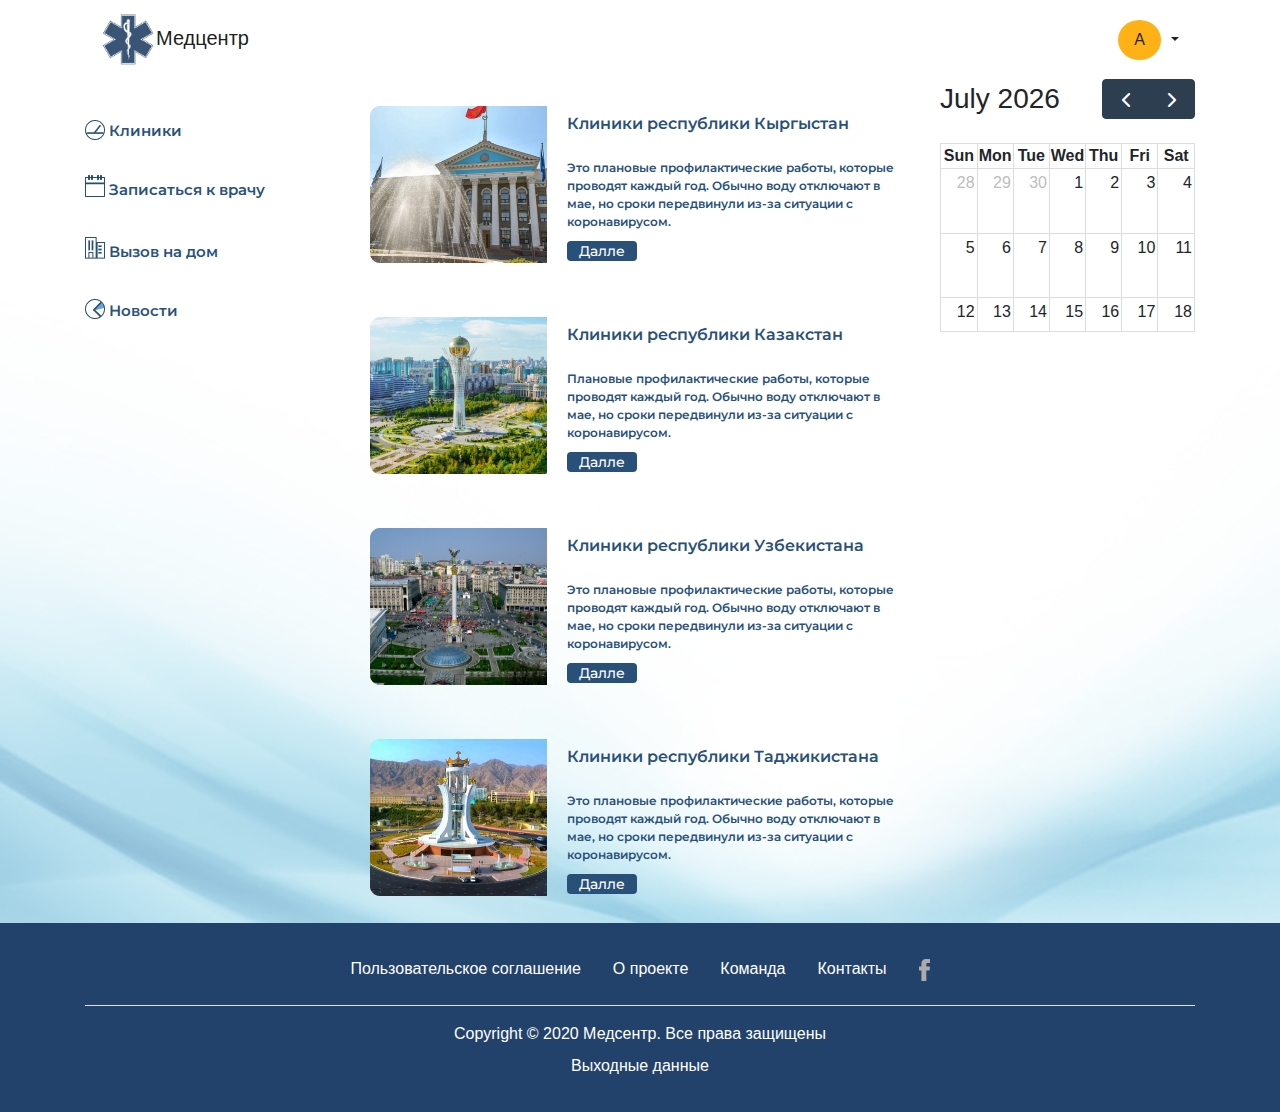
==== commit beb3c536: "issa" ====
--- a/index.html
+++ b/index.html
@@ -11,7 +11,10 @@
       integrity="sha384-Gn5384xqQ1aoWXA+058RXPxPg6fy4IWvTNh0E263XmFcJlSAwiGgFAW/dAiS6JXm"
       crossorigin="anonymous"
     />
-    <link href="https://fonts.googleapis.com/css2?family=Montserrat:wght@300;500;600&display=swap" rel="stylesheet">
+    <link
+      href="https://fonts.googleapis.com/css2?family=Montserrat:wght@300;500;600&display=swap"
+      rel="stylesheet"
+    />
     <link rel="stylesheet" href="assets/css/coremain.min.css" />
     <link rel="stylesheet" href="assets/css/bootmain.min.css" />
     <link rel="stylesheet" href="assets/css/daymain.min.css" />
@@ -55,8 +58,7 @@
                   href="#"
                   tabindex="-1"
                   aria-disabled="true"
-                  ></a
-                >
+                ></a>
               </li>
             </ul>
             <!-- <form class="form-inline my-2 my-lg-0">
@@ -107,7 +109,7 @@
         </nav>
       </div>
     </header>
-    <div class="container">
+    <div class="container site">
       <div class="row">
         <div class="col-xl-3 col-lg-3 col-md-4">
           <div class="left_nav">
@@ -122,11 +124,11 @@
               </div>
               <div class="nav_items">
                 <img src="./assets/icon/Group 11.png" class="nav_icone" alt="" />
-                <a href="" class="nav_items_link">Записаться к врачу</a>
+                <a href="./template/appointmen.html" class="nav_items_link">Записаться к врачу</a>
               </div>
               <div class="nav_items">
                 <img src="./assets/icon/Group 10.png" class="nav_icone" alt="" />
-                <a href="" class="nav_items_link">Вызов на дом</a>
+                <a href="./template/call.html" class="nav_items_link">Вызов на дом</a>
               </div>
               <div class="nav_items">
                 <img
@@ -136,30 +138,27 @@
                 />
                 <a href="" class="nav_items_link">Новости</a>
               </div>
+
             </div>
           </div>
         </div>
         <div class="col-xl-6 col-lg-6 col-md-8 two">
-          
-
           <div class="containerred">
             <div class="row">
               <div class="col">
-
                 <a href="./app/kr.html" class="link__clinik">
                   <div class="respublic__blog">
                     <div class="img">
-                      <img src="./assets/img/Rectangle 43 (6).png" alt="">
+                      <img src="./assets/img/Rectangle 43 (6).png" alt="" />
                     </div>
                     <div class="content__text">
                       <h2 class="content__text__title">
                         Клиники республики Кыргыстан
                       </h2>
                       <p class="content__text__poragrohp">
-                        Это плановые профилактические работы, которые
-                        проводят каждый год. Обычно воду отключают в 
-                        мае, но сроки передвинули из-за ситуации с 
-                        коронавирусом.
+                        Это плановые профилактические работы, которые проводят
+                        каждый год. Обычно воду отключают в мае, но сроки
+                        передвинули из-за ситуации с коронавирусом.
                       </p>
                       <div class="content__button">
                         <p class="content__button__text">
@@ -171,81 +170,76 @@
                 </a>
 
                 <a href="./app/kz.html" class="link__clinik">
-                <div class="respublic__blog">
-                  <div class="img">
-                    <img src="./assets/img/Rectangle 43 (7).png" alt="">
-                  </div>
-                  <div class="content__text">
-                    <h2 class="content__text__title">
-                      Клиники республики Казакстан
-                    </h2>
-                    <p class="content__text__poragrohp">
-                      Плановые профилактические работы, которые
-                      проводят каждый год. Обычно воду отключают в 
-                      мае, но сроки передвинули из-за ситуации с 
-                      коронавирусом.
-                    </p>
-                    <div class="content__button">
-                      <p class="content__button__text">
-                        Далле
-                      </p>
-                    </div>
-                  </div>
-                </div>
+                  <div class="respublic__blog">
+                    <div class="img">
+                      <img src="./assets/img/Rectangle 43 (7).png" alt="" />
+                    </div>
+                    <div class="content__text">
+                      <h2 class="content__text__title">
+                        Клиники республики Казакстан
+                      </h2>
+                      <p class="content__text__poragrohp">
+                        Плановые профилактические работы, которые проводят
+                        каждый год. Обычно воду отключают в мае, но сроки
+                        передвинули из-за ситуации с коронавирусом.
+                      </p>
+                      <div class="content__button">
+                        <p class="content__button__text">
+                          Далле
+                        </p>
+                      </div>
+                    </div>
+                  </div>
                 </a>
 
                 <a href="./app/uz.html" class="link__clinik">
-                <div class="respublic__blog">
-                  <div class="img">
-                    <img src="./assets/img/Rectangle 43 (8).png" alt="">
-                  </div>
-                  <div class="content__text">
-                    <h2 class="content__text__title">
-                      Клиники республики Узбекистана
-                    </h2>
-                    <p class="content__text__poragrohp">
-                      Это плановые профилактические работы, которые
-                      проводят каждый год. Обычно воду отключают в 
-                      мае, но сроки передвинули из-за ситуации с 
-                      коронавирусом.
-                    </p>
-                    <div class="content__button">
-                      <p class="content__button__text">
-                        Далле
-                      </p>
-                    </div>
-                  </div>
-                </div>
+                  <div class="respublic__blog">
+                    <div class="img">
+                      <img src="./assets/img/Rectangle 43 (8).png" alt="" />
+                    </div>
+                    <div class="content__text">
+                      <h2 class="content__text__title">
+                        Клиники республики Узбекистана
+                      </h2>
+                      <p class="content__text__poragrohp">
+                        Это плановые профилактические работы, которые проводят
+                        каждый год. Обычно воду отключают в мае, но сроки
+                        передвинули из-за ситуации с коронавирусом.
+                      </p>
+                      <div class="content__button">
+                        <p class="content__button__text">
+                          Далле
+                        </p>
+                      </div>
+                    </div>
+                  </div>
                 </a>
 
                 <a href="./app/tsh.html" class="link__clinik">
-                <div class="respublic__blog">
-                  <div class="img">
-                    <img src="./assets/img/Rectangle 43 (9).png" alt="">
-                  </div>
-                  <div class="content__text">
-                    <h2 class="content__text__title">
-                      Клиники республики Таджикистана
-                    </h2>
-                    <p class="content__text__poragrohp">
-                      Это плановые профилактические работы, которые
-                      проводят каждый год. Обычно воду отключают в 
-                      мае, но сроки передвинули из-за ситуации с 
-                      коронавирусом.
-                    </p>
-                    <div class="content__button">
-                      <p class="content__button__text">
-                        Далле
-                      </p>
-                    </div>
-                  </div>
-                </div>
+                  <div class="respublic__blog">
+                    <div class="img">
+                      <img src="./assets/img/Rectangle 43 (9).png" alt="" />
+                    </div>
+                    <div class="content__text">
+                      <h2 class="content__text__title">
+                        Клиники республики Таджикистана
+                      </h2>
+                      <p class="content__text__poragrohp">
+                        Это плановые профилактические работы, которые проводят
+                        каждый год. Обычно воду отключают в мае, но сроки
+                        передвинули из-за ситуации с коронавирусом.
+                      </p>
+                      <div class="content__button">
+                        <p class="content__button__text">
+                          Далле
+                        </p>
+                      </div>
+                    </div>
+                  </div>
                 </a>
               </div>
             </div>
           </div>
-
-
         </div>
         <div class="col-xl-3 col-lg-3 col-md-12">
           <div id="demoCalendar"></div>
--- a/assets/css/style.css
+++ b/assets/css/style.css
@@ -2,8 +2,19 @@
   margin: 0;
   padding: 0;
   width: 100%;
-  height: 100%;
-}
+  display: flex;
+  min-height: 100vh;
+  flex-direction: column;
+  background: url("/assets/img/bg.png") no-repeat;
+  background-size: cover;
+}
+a {
+  text-decoration: none;
+}
+a:hover {
+  text-decoration: none;
+}
+
 .nav_items_link {
   color: #29527b;
   font-family: "Montserrat", sans-serif;
@@ -57,8 +68,9 @@
   border-radius: 50%;
   margin-right: 10px;
 }
+/* Content */
 .content {
-  background: #BCD3EC;
+  background: #bcd3ec;
 }
 .respublic__blog {
   display: flex;
@@ -93,7 +105,7 @@
   font-weight: 500;
   font-size: 14px;
   line-height: 14px;
-  color: #FFFFFF;
+  color: #ffffff;
   padding-top: 3px;
 }
 .content__button {
@@ -108,58 +120,15 @@
 .link__clinik:hover {
   text-decoration: none;
 }
-
-
-
-
-
-
-
-
-
-
-
-
-
-
-
-
-
-
-
-
-
-
-
-
-
-
-
-
-
-
-
-
-
-
-
-
-
-
-
-
-
-
-
-
-
-
-
 .come {
   position: absolute;
   top: 100%;
   left: -140px;
 }
+.fc-today-button {
+  display: none;
+}
+
 /* Footer */
 .footer {
   background: #22426b;
@@ -212,12 +181,32 @@
   margin: 2rem;
   padding: 1.5rem;
 }
-
-.fc-today-button {
-  display: none;
-}
-
-
+/* Forms */
+.registration {
+  display: flex;
+  justify-content: center;
+  text-align: center;
+}
+.site {
+  flex: 1;
+  display: flex;
+  justify-content: center;
+  align-items: center;
+}
+.form-global {
+  border-radius: 10px;
+  border: 2px solid #bfd1e3;
+  padding: 20px;
+}
+.form-control {
+  border: 1px solid #39b6ae;
+}
+.input-field {
+  margin-bottom: 1rem;
+}
+.appointment {
+  text-align: center;
+}
 @media screen and (min-width: 320px) {
   .footer-top {
     text-align: center;
@@ -228,7 +217,6 @@
   .footer-top {
     flex-direction: row;
   }
-  
 }
 @media screen and (min-width: 992px) {
   span.nav-link {
@@ -236,7 +224,6 @@
   }
 }
 
-
 @media screen and (max-width: 550px) {
   .respublic__blog {
     flex-direction: column;
@@ -250,12 +237,10 @@
   .content__button {
     display: none;
   }
-
-  
 }
 @media screen and (max-width: 770px) {
   .two {
     padding-top: 5%;
     padding-bottom: 5%;
   }
-}+}
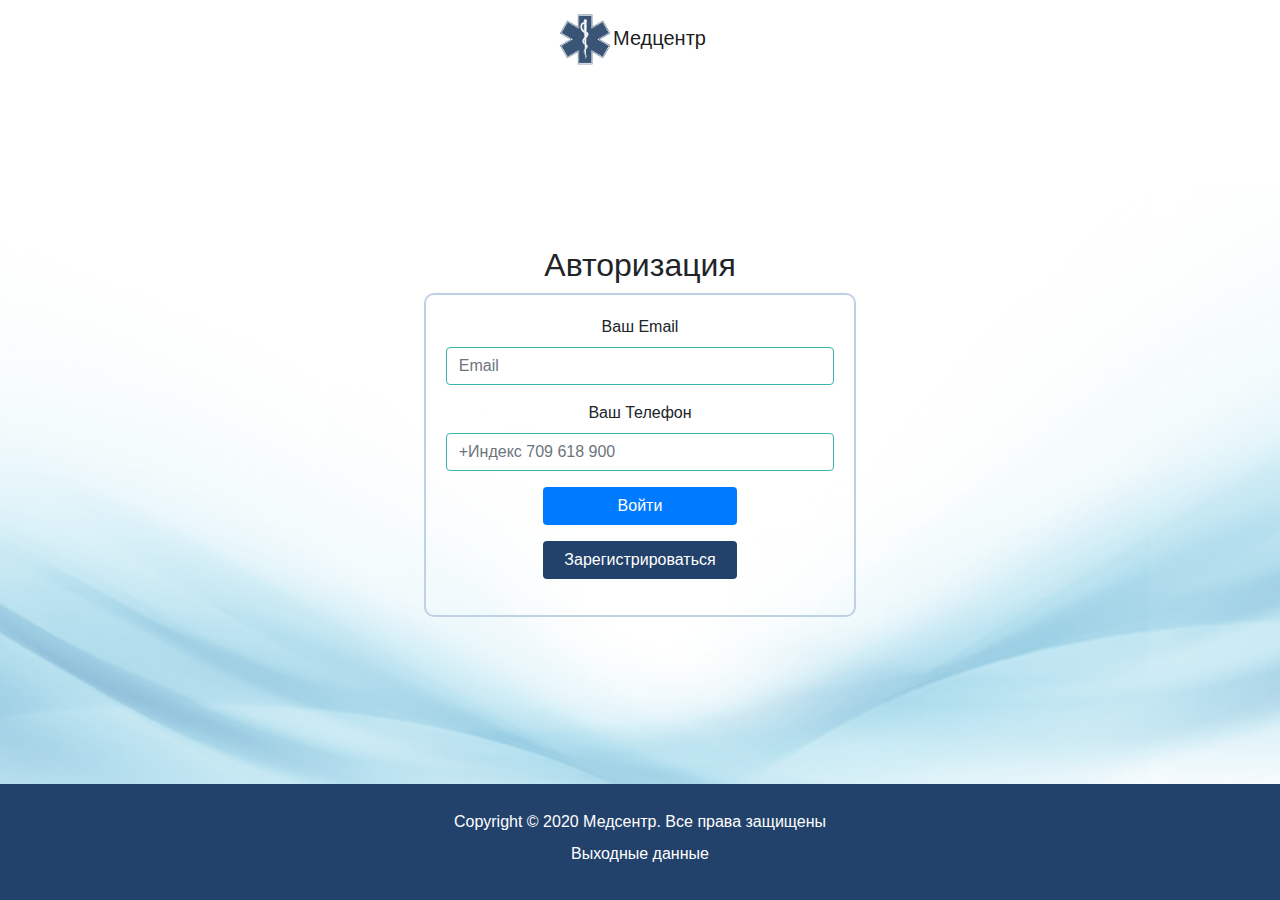
==== commit 455d9b8e: "commiy" ====
--- a/index.html
+++ b/index.html
@@ -15,249 +15,73 @@
       href="https://fonts.googleapis.com/css2?family=Montserrat:wght@300;500;600&display=swap"
       rel="stylesheet"
     />
-    <link rel="stylesheet" href="assets/css/coremain.min.css" />
-    <link rel="stylesheet" href="assets/css/bootmain.min.css" />
-    <link rel="stylesheet" href="assets/css/daymain.min.css" />
-    <link rel="stylesheet" href="assets/css/style.css" />
+    <link rel="stylesheet" href="../assets/css/coremain.min.css" />
+    <link rel="stylesheet" href="../assets/css/bootmain.min.css" />
+    <link rel="stylesheet" href="../assets/css/daymain.min.css" />
+    <link rel="stylesheet" href="../assets/css/style.css" />
   </head>
-  <body>
+  <body
+    style="
+      background: url('../assets/img/bg.png') no-repeat;
+      background-size: cover;
+    "
+  >
     <header class="header">
       <div class="container">
-        <nav class="navbar navbar-expand-lg navbar-light">
-          <a class="navbar-brand" href="#"
+        <nav
+          class="navbar navbar-expand-lg navbar-light"
+          style="justify-content: center;"
+        >
+          <a class="navbar-brand" href="/"
             ><img
-              src="assets/img/1200px-Star_of_life.svg.png"
+              src="../assets/img/1200px-Star_of_life.svg.png"
               alt=""
               style="width: 55px; height: auto;"
             />Медцентр</a
           >
-          <button
-            class="navbar-toggler"
-            type="button"
-            data-toggle="collapse"
-            data-target="#navbarSupportedContent"
-            aria-controls="navbarSupportedContent"
-            aria-expanded="false"
-            aria-label="Toggle navigation"
-          >
-            <span class="navbar-toggler-icon"></span>
-          </button>
-
-          <div class="collapse navbar-collapse" id="navbarSupportedContent">
-            <ul class="navbar-nav mr-auto">
-              <li class="nav-item">
-                <a class="nav-link" href="#"> </a>
-              </li>
-              <span class="sr-only">(current)</span>
-              <li class="nav-item">
-                <a class="nav-link" href="#"></a>
-              </li>
-              <li class="nav-item">
-                <a
-                  class="nav-link disabled"
-                  href="#"
-                  tabindex="-1"
-                  aria-disabled="true"
-                ></a>
-              </li>
-            </ul>
-            <!-- <form class="form-inline my-2 my-lg-0">
-            <input
-              class="form-control mr-sm-2"
-              type="search"
-              placeholder="Search"
-              aria-label="Search"
-            />
-            <button class="btn btn-outline-success my-2 my-sm-0" type="submit">
-              Search
-            </button>
-          </form> -->
-
-            <li class="nav-item dropdown">
-              <div class="account">
-                <span
-                  class="nav-link"
-                  href="#"
-                  id="navbarDropdown"
-                  role="button"
-                  data-toggle="dropdown"
-                  aria-haspopup="true"
-                  aria-expanded="false"
-                >
-                  A
-                </span>
-                <span
-                  class="dropdown-toggle"
-                  id="navbarDropdown"
-                  role="button"
-                  data-toggle="dropdown"
-                  aria-haspopup="true"
-                  aria-expanded="false"
-                ></span>
-                <div
-                  class="dropdown-menu come"
-                  aria-labelledby="navbarDropdown"
-                >
-                  <a class="dropdown-item" href="#">Action</a>
-                  <a class="dropdown-item" href="#">Another action</a>
-                  <div class="dropdown-divider"></div>
-                  <a class="dropdown-item" href="#">Something else here</a>
-                </div>
-              </div>
-            </li>
-          </div>
         </nav>
       </div>
     </header>
-    <div class="container site">
-      <div class="row">
-        <div class="col-xl-3 col-lg-3 col-md-4">
-          <div class="left_nav">
-            <div class="padd">
-              <div class="nav_items">
-                <img
-                  src="./assets/icon/Group 8 (1).png"
-                  class="nav_icone ler"
-                  alt=""
-                />
-                <a href="index.html" class="nav_items_link">Клиники</a>
-              </div>
-              <div class="nav_items">
-                <img src="./assets/icon/Group 11.png" class="nav_icone" alt="" />
-                <a href="./template/appointmen.html" class="nav_items_link">Записаться к врачу</a>
-              </div>
-              <div class="nav_items">
-                <img src="./assets/icon/Group 10.png" class="nav_icone" alt="" />
-                <a href="./template/call.html" class="nav_items_link">Вызов на дом</a>
-              </div>
-              <div class="nav_items">
-                <img
-                  src="./assets/icon/Group 14.png"
-                  class="nav_icone ler"
-                  alt=""
-                />
-                <a href="" class="nav_items_link">Новости</a>
-              </div>
+    <div class="container site" style="text-align: center;">
+      <div class="col-sm-10 col-md-8 col-lg-6 col-xl-5">
+        <h2>Авторизация</h2>
+        <form class="col-12 form-global">
+          <div class="form-group">
+            <label for="exampleInputEmail1">Ваш Email</label>
+            <input
+              type="email"
+              class="form-control"
+              id="exampleInputEmail1"
+              aria-describedby="emailHelp"
+              placeholder="Email"
+            />
+          </div>
+          <div class="form-group">
+            <label for="exampleInputPassword1">Ваш Телефон</label>
+            <input
+              type="tel"
+              pattern="+[0-9]{2-3}-[0-9]{3}-[0-9]{3}"
+              class="form-control"
+              id="exampleInputPassword1"
+              placeholder="+Индекс 709 618 900 "
+            />
+          </div>
 
-            </div>
-          </div>
-        </div>
-        <div class="col-xl-6 col-lg-6 col-md-8 two">
-          <div class="containerred">
-            <div class="row">
-              <div class="col">
-                <a href="./app/kr.html" class="link__clinik">
-                  <div class="respublic__blog">
-                    <div class="img">
-                      <img src="./assets/img/Rectangle 43 (6).png" alt="" />
-                    </div>
-                    <div class="content__text">
-                      <h2 class="content__text__title">
-                        Клиники республики Кыргыстан
-                      </h2>
-                      <p class="content__text__poragrohp">
-                        Это плановые профилактические работы, которые проводят
-                        каждый год. Обычно воду отключают в мае, но сроки
-                        передвинули из-за ситуации с коронавирусом.
-                      </p>
-                      <div class="content__button">
-                        <p class="content__button__text">
-                          Далле
-                        </p>
-                      </div>
-                    </div>
-                  </div>
-                </a>
-
-                <a href="./app/kz.html" class="link__clinik">
-                  <div class="respublic__blog">
-                    <div class="img">
-                      <img src="./assets/img/Rectangle 43 (7).png" alt="" />
-                    </div>
-                    <div class="content__text">
-                      <h2 class="content__text__title">
-                        Клиники республики Казакстан
-                      </h2>
-                      <p class="content__text__poragrohp">
-                        Плановые профилактические работы, которые проводят
-                        каждый год. Обычно воду отключают в мае, но сроки
-                        передвинули из-за ситуации с коронавирусом.
-                      </p>
-                      <div class="content__button">
-                        <p class="content__button__text">
-                          Далле
-                        </p>
-                      </div>
-                    </div>
-                  </div>
-                </a>
-
-                <a href="./app/uz.html" class="link__clinik">
-                  <div class="respublic__blog">
-                    <div class="img">
-                      <img src="./assets/img/Rectangle 43 (8).png" alt="" />
-                    </div>
-                    <div class="content__text">
-                      <h2 class="content__text__title">
-                        Клиники республики Узбекистана
-                      </h2>
-                      <p class="content__text__poragrohp">
-                        Это плановые профилактические работы, которые проводят
-                        каждый год. Обычно воду отключают в мае, но сроки
-                        передвинули из-за ситуации с коронавирусом.
-                      </p>
-                      <div class="content__button">
-                        <p class="content__button__text">
-                          Далле
-                        </p>
-                      </div>
-                    </div>
-                  </div>
-                </a>
-
-                <a href="./app/tsh.html" class="link__clinik">
-                  <div class="respublic__blog">
-                    <div class="img">
-                      <img src="./assets/img/Rectangle 43 (9).png" alt="" />
-                    </div>
-                    <div class="content__text">
-                      <h2 class="content__text__title">
-                        Клиники республики Таджикистана
-                      </h2>
-                      <p class="content__text__poragrohp">
-                        Это плановые профилактические работы, которые проводят
-                        каждый год. Обычно воду отключают в мае, но сроки
-                        передвинули из-за ситуации с коронавирусом.
-                      </p>
-                      <div class="content__button">
-                        <p class="content__button__text">
-                          Далле
-                        </p>
-                      </div>
-                    </div>
-                  </div>
-                </a>
-              </div>
-            </div>
-          </div>
-        </div>
-        <div class="col-xl-3 col-lg-3 col-md-12">
-          <div id="demoCalendar"></div>
-        </div>
+          <a
+            href="template/kliniki.html"
+            type="submit"
+            class="primary btn-primary auth"
+          >
+            Войти
+          </a>
+          <a href="template/registration.html" type="submit" class="btn auth">
+            Зарегистрироваться
+          </a>
+        </form>
       </div>
     </div>
     <footer class="footer">
       <div class="container">
-        <nav class="row footer-top">
-          <a href="#" class="nav-link">Пользовательское соглашение</a>
-          <a href="/template/about.html" class="nav-link">О проекте</a>
-          <a href="#" class="nav-link">Команда</a>
-          <a href="/template/" class="nav-link">Контакты</a>
-          <a href="#" class="nav-link">
-            <img src="assets/img/facebook.svg" alt="" />
-          </a>
-        </nav>
-        <hr style="background: #f8f9fa;" />
         <div class="footer-bottom">
           <span>Copyright © 2020 Медсентр. Все права защищены</span>
           <a href="#" class="nav-link">Выходные данные</a>
@@ -279,9 +103,9 @@
       integrity="sha384-JZR6Spejh4U02d8jOt6vLEHfe/JQGiRRSQQxSfFWpi1MquVdAyjUar5+76PVCmYl"
       crossorigin="anonymous"
     ></script>
-    <script src="assets/js/coremain.min.js"></script>
-    <script src="assets/js/bootmain.min.js"></script>
-    <script src="assets/js/daymain.min.js"></script>
-    <script src="assets/js/index.js"></script>
+    <script src="../assets/js/coremain.min.js"></script>
+    <script src="../assets/js/bootmain.min.js"></script>
+    <script src="../assets/js/daymain.min.js"></script>
+    <script src="../assets/js/index.js"></script>
   </body>
 </html>
--- a/assets/css/coremain.min.css
+++ b/assets/css/coremain.min.css
@@ -1 +1,667 @@
-@charset "UTF-8";.fc-button:not(:disabled),.fc-event.fc-draggable,.fc-event[href],.fc-popover .fc-header .fc-close,a.fc-more,a[data-goto]{cursor:pointer}.fc-bg,.fc-row .fc-bgevent-skeleton,.fc-row .fc-highlight-skeleton{bottom:0}.fc{direction:ltr;text-align:left}.fc-rtl{text-align:right}body .fc{font-size:1em}.fc-highlight{background:#bce8f1;opacity:.3}.fc-bgevent{background:#8fdf82;opacity:.3}.fc-nonbusiness{background:#d7d7d7}.fc-popover{position:absolute;box-shadow:0 2px 6px rgba(0,0,0,.15)}.fc-popover .fc-header{display:flex;flex-direction:row;justify-content:space-between;align-items:center;padding:2px 4px}.fc-rtl .fc-popover .fc-header{flex-direction:row-reverse}.fc-popover .fc-header .fc-title{margin:0 2px}.fc-popover .fc-header .fc-close{opacity:.65;font-size:1.1em}.fc-divider{border-style:solid;border-width:1px}hr.fc-divider{height:0;margin:0;padding:0 0 2px;border-width:1px 0}.fc-bg table,.fc-row .fc-bgevent-skeleton table,.fc-row .fc-highlight-skeleton table{height:100%}.fc-bg,.fc-bgevent-skeleton,.fc-highlight-skeleton,.fc-mirror-skeleton{position:absolute;top:0;left:0;right:0}.fc table{width:100%;box-sizing:border-box;table-layout:fixed;border-collapse:collapse;border-spacing:0;font-size:1em}.fc th{text-align:center}.fc td,.fc th{border-style:solid;border-width:1px;padding:0;vertical-align:top}.fc td.fc-today{border-style:double}a[data-goto]:hover{text-decoration:underline}.fc .fc-row{border-style:solid;border-width:0}.fc-row table{border-left:0 hidden transparent;border-right:0 hidden transparent;border-bottom:0 hidden transparent}.fc-row:first-child table{border-top:0 hidden transparent}.fc-row{position:relative}.fc-row .fc-bg{z-index:1}.fc-row .fc-bgevent-skeleton td,.fc-row .fc-highlight-skeleton td{border-color:transparent}.fc-row .fc-bgevent-skeleton{z-index:2}.fc-row .fc-highlight-skeleton{z-index:3}.fc-row .fc-content-skeleton{position:relative;z-index:4;padding-bottom:2px}.fc-row .fc-mirror-skeleton{z-index:5}.fc .fc-row .fc-content-skeleton table,.fc .fc-row .fc-content-skeleton td,.fc .fc-row .fc-mirror-skeleton td{background:0 0;border-color:transparent}.fc-row .fc-content-skeleton td,.fc-row .fc-mirror-skeleton td{border-bottom:0}.fc-row .fc-content-skeleton tbody td,.fc-row .fc-mirror-skeleton tbody td{border-top:0}.fc-scroller{-webkit-overflow-scrolling:touch}.fc-scroller>.fc-day-grid,.fc-scroller>.fc-time-grid{position:relative;width:100%}.fc-event{position:relative;display:block;font-size:.85em;line-height:1.4;border-radius:3px;border:1px solid #3788d8}.fc-event,.fc-event-dot{background-color:#3788d8}.fc-event,.fc-event:hover{color:#fff;text-decoration:none}.fc-not-allowed,.fc-not-allowed .fc-event{cursor:not-allowed}.fc-event .fc-content{position:relative;z-index:2}.fc-event .fc-resizer{position:absolute;z-index:4;display:none}.fc-event.fc-allow-mouse-resize .fc-resizer,.fc-event.fc-selected .fc-resizer{display:block}.fc-event.fc-selected .fc-resizer:before{content:"";position:absolute;z-index:9999;top:50%;left:50%;width:40px;height:40px;margin-left:-20px;margin-top:-20px}.fc-event.fc-selected{z-index:9999!important;box-shadow:0 2px 5px rgba(0,0,0,.2)}.fc-event.fc-selected:after{content:"";position:absolute;z-index:1;top:-1px;right:-1px;bottom:-1px;left:-1px;background:#000;opacity:.25}.fc-event.fc-dragging.fc-selected{box-shadow:0 2px 7px rgba(0,0,0,.3)}.fc-event.fc-dragging:not(.fc-selected){opacity:.75}.fc-h-event.fc-selected:before{content:"";position:absolute;z-index:3;top:-10px;bottom:-10px;left:0;right:0}.fc-ltr .fc-h-event.fc-not-start,.fc-rtl .fc-h-event.fc-not-end{margin-left:0;border-left-width:0;padding-left:1px;border-top-left-radius:0;border-bottom-left-radius:0}.fc-ltr .fc-h-event.fc-not-end,.fc-rtl .fc-h-event.fc-not-start{margin-right:0;border-right-width:0;padding-right:1px;border-top-right-radius:0;border-bottom-right-radius:0}.fc-ltr .fc-h-event .fc-start-resizer,.fc-rtl .fc-h-event .fc-end-resizer{cursor:w-resize;left:-1px}.fc-ltr .fc-h-event .fc-end-resizer,.fc-rtl .fc-h-event .fc-start-resizer{cursor:e-resize;right:-1px}.fc-h-event.fc-allow-mouse-resize .fc-resizer{width:7px;top:-1px;bottom:-1px}.fc-h-event.fc-selected .fc-resizer{border-radius:4px;border-width:1px;width:6px;height:6px;border-style:solid;border-color:inherit;background:#fff;top:50%;margin-top:-4px}.fc-ltr .fc-h-event.fc-selected .fc-start-resizer,.fc-rtl .fc-h-event.fc-selected .fc-end-resizer{margin-left:-4px}.fc-ltr .fc-h-event.fc-selected .fc-end-resizer,.fc-rtl .fc-h-event.fc-selected .fc-start-resizer{margin-right:-4px}.fc-day-grid-event{margin:1px 2px 0;padding:0 1px}tr:first-child>td>.fc-day-grid-event{margin-top:2px}.fc-mirror-skeleton tr:first-child>td>.fc-day-grid-event{margin-top:0}.fc-day-grid-event .fc-content{white-space:nowrap;overflow:hidden}.fc-day-grid-event .fc-time{font-weight:700}.fc-ltr .fc-day-grid-event.fc-allow-mouse-resize .fc-start-resizer,.fc-rtl .fc-day-grid-event.fc-allow-mouse-resize .fc-end-resizer{margin-left:-2px}.fc-ltr .fc-day-grid-event.fc-allow-mouse-resize .fc-end-resizer,.fc-rtl .fc-day-grid-event.fc-allow-mouse-resize .fc-start-resizer{margin-right:-2px}a.fc-more{margin:1px 3px;font-size:.85em;text-decoration:none}a.fc-more:hover{text-decoration:underline}.fc-limited{display:none}.fc-button,.fc-icon{display:inline-block;font-weight:400;text-align:center}.fc-day-grid .fc-row{z-index:1}.fc-more-popover{z-index:2;width:220px}.fc-more-popover .fc-event-container{padding:10px}.fc-now-indicator{position:absolute;border:0 solid red}.fc-unselectable{-webkit-user-select:none;-khtml-user-select:none;-moz-user-select:none;-ms-user-select:none;user-select:none;-webkit-touch-callout:none;-webkit-tap-highlight-color:transparent}.fc-unthemed .fc-content,.fc-unthemed .fc-divider,.fc-unthemed .fc-list-heading td,.fc-unthemed .fc-list-view,.fc-unthemed .fc-popover,.fc-unthemed .fc-row,.fc-unthemed tbody,.fc-unthemed td,.fc-unthemed th,.fc-unthemed thead{border-color:#ddd}.fc-unthemed .fc-popover{background-color:#fff}.fc-unthemed .fc-divider,.fc-unthemed .fc-list-heading td,.fc-unthemed .fc-popover .fc-header{background:#eee}.fc-unthemed td.fc-today{background:#fcf8e3}.fc-unthemed .fc-disabled-day{background:#d7d7d7;opacity:.3}@font-face{font-family:fcicons;src:url("[data-uri]") format("truetype");font-weight:400;font-style:normal}.fc-icon{font-family:fcicons!important;speak:none;font-style:normal;font-variant:normal;text-transform:none;line-height:1;-webkit-font-smoothing:antialiased;-moz-osx-font-smoothing:grayscale;width:1em;height:1em}.fc-icon-chevron-left:before{content:""}.fc-icon-chevron-right:before{content:""}.fc-icon-chevrons-left:before{content:""}.fc-icon-chevrons-right:before{content:""}.fc-icon-minus-square:before{content:""}.fc-icon-plus-square:before{content:""}.fc-icon-x:before{content:""}.fc-button{overflow:visible;text-transform:none;margin:0;font-family:inherit}.fc-button::-moz-focus-inner{padding:0;border-style:none}.fc-button{-webkit-appearance:button;color:#212529;vertical-align:middle;-webkit-user-select:none;-moz-user-select:none;-ms-user-select:none;user-select:none;background-color:transparent;border:1px solid transparent;padding:.4em .65em;font-size:1em;line-height:1.5;border-radius:.25em}.fc-button:hover{color:#212529;text-decoration:none}.fc-button:focus{outline:0;-webkit-box-shadow:0 0 0 .2rem rgba(44,62,80,.25);box-shadow:0 0 0 .2rem rgba(44,62,80,.25)}.fc-button:disabled{opacity:.65}.fc-button-primary{color:#fff;background-color:#2C3E50;border-color:#2C3E50}.fc-button-primary:hover{color:#fff;background-color:#1e2b37;border-color:#1a252f}.fc-button-primary:focus{-webkit-box-shadow:0 0 0 .2rem rgba(76,91,106,.5);box-shadow:0 0 0 .2rem rgba(76,91,106,.5)}.fc-button-primary:disabled{color:#fff;background-color:#2C3E50;border-color:#2C3E50}.fc-button-primary:not(:disabled).fc-button-active,.fc-button-primary:not(:disabled):active{color:#fff;background-color:#1a252f;border-color:#151e27}.fc-button-primary:not(:disabled).fc-button-active:focus,.fc-button-primary:not(:disabled):active:focus{-webkit-box-shadow:0 0 0 .2rem rgba(76,91,106,.5);box-shadow:0 0 0 .2rem rgba(76,91,106,.5)}.fc-button .fc-icon{vertical-align:middle;font-size:1.5em}.fc-button-group{position:relative;display:-webkit-inline-box;display:-ms-inline-flexbox;display:inline-flex;vertical-align:middle}.fc-button-group>.fc-button{position:relative;-webkit-box-flex:1;-ms-flex:1 1 auto;flex:1 1 auto}.fc-button-group>.fc-button.fc-button-active,.fc-button-group>.fc-button:active,.fc-button-group>.fc-button:focus,.fc-button-group>.fc-button:hover{z-index:1}.fc-button-group>.fc-button:not(:first-child){margin-left:-1px;border-top-left-radius:0;border-bottom-left-radius:0}.fc-button-group>.fc-button:not(:last-child){border-top-right-radius:0;border-bottom-right-radius:0}.fc-unthemed .fc-popover{border-width:1px;border-style:solid}.fc-unthemed .fc-list-item:hover td{background-color:#f5f5f5}.fc-toolbar{display:flex;justify-content:space-between;align-items:center}.fc-toolbar.fc-header-toolbar{margin-bottom:1.5em}.fc-toolbar.fc-footer-toolbar{margin-top:1.5em}.fc-toolbar>*>:not(:first-child){margin-left:.75em}.fc-toolbar h2{font-size:1.75em;margin:0}.fc-view-container{position:relative}.fc-view-container *,.fc-view-container :after,.fc-view-container :before{-webkit-box-sizing:content-box;-moz-box-sizing:content-box;box-sizing:content-box}.fc-view,.fc-view>table{position:relative;z-index:1}@media print{.fc-bg,.fc-bgevent-container,.fc-bgevent-skeleton,.fc-business-container,.fc-event .fc-resizer,.fc-highlight-container,.fc-highlight-skeleton,.fc-mirror-container,.fc-mirror-skeleton{display:none}.fc tbody .fc-row,.fc-time-grid{min-height:0!important}.fc-time-grid .fc-event.fc-not-end:after,.fc-time-grid .fc-event.fc-not-start:before{content:"..."}.fc{max-width:100%!important}.fc-event{background:#fff!important;color:#000!important;page-break-inside:avoid}.fc hr,.fc tbody,.fc td,.fc th,.fc thead,.fc-row{border-color:#ccc!important;background:#fff!important}.fc tbody .fc-row{height:auto!important}.fc tbody .fc-row .fc-content-skeleton{position:static;padding-bottom:0!important}.fc tbody .fc-row .fc-content-skeleton tbody tr:last-child td{padding-bottom:1em}.fc tbody .fc-row .fc-content-skeleton table{height:1em}.fc-more,.fc-more-cell{display:none!important}.fc tr.fc-limited{display:table-row!important}.fc td.fc-limited{display:table-cell!important}.fc-popover,.fc-timeGrid-view .fc-axis{display:none}.fc-slats,.fc-time-grid hr{display:none!important}.fc button,.fc-button-group,.fc-time-grid .fc-event .fc-time span{display:none}.fc-time-grid .fc-content-skeleton{position:static}.fc-time-grid .fc-content-skeleton table{height:4em}.fc-time-grid .fc-event-container{margin:0!important}.fc-time-grid .fc-event{position:static!important;margin:3px 2px!important}.fc-time-grid .fc-event.fc-not-end{border-bottom-width:1px!important}.fc-time-grid .fc-event.fc-not-start{border-top-width:1px!important}.fc-time-grid .fc-event .fc-time{white-space:normal!important}.fc-time-grid .fc-event .fc-time:after{content:attr(data-full)}.fc-day-grid-container,.fc-scroller,.fc-time-grid-container{overflow:visible!important;height:auto!important}.fc-row{border:0!important;margin:0!important}}+@charset "UTF-8";
+.fc-button:not(:disabled),
+.fc-event.fc-draggable,
+.fc-event[href],
+.fc-popover .fc-header .fc-close,
+a.fc-more,
+a[data-goto] {
+  cursor: pointer;
+}
+.fc-bg,
+.fc-row .fc-bgevent-skeleton,
+.fc-row .fc-highlight-skeleton {
+  bottom: 0;
+}
+.fc {
+  direction: ltr;
+  text-align: left;
+}
+.fc-rtl {
+  text-align: right;
+}
+body .fc {
+  font-size: 1em;
+}
+.fc-highlight {
+  background: #bce8f1;
+  opacity: 0.3;
+}
+.fc-bgevent {
+  background: #8fdf82;
+  opacity: 0.3;
+}
+.fc-nonbusiness {
+  background: #d7d7d7;
+}
+.fc-popover {
+  position: absolute;
+  box-shadow: 0 2px 6px rgba(0, 0, 0, 0.15);
+}
+.fc-popover .fc-header {
+  display: flex;
+  flex-direction: row;
+  justify-content: space-between;
+  align-items: center;
+  padding: 2px 4px;
+}
+.fc-rtl .fc-popover .fc-header {
+  flex-direction: row-reverse;
+}
+.fc-popover .fc-header .fc-title {
+  margin: 0 2px;
+}
+.fc-popover .fc-header .fc-close {
+  opacity: 0.65;
+  font-size: 1.1em;
+}
+.fc-divider {
+  border-style: solid;
+  border-width: 1px;
+}
+hr.fc-divider {
+  height: 0;
+  margin: 0;
+  padding: 0 0 2px;
+  border-width: 1px 0;
+}
+.fc-bg table,
+.fc-row .fc-bgevent-skeleton table,
+.fc-row .fc-highlight-skeleton table {
+  height: 100%;
+}
+.fc-bg,
+.fc-bgevent-skeleton,
+.fc-highlight-skeleton,
+.fc-mirror-skeleton {
+  position: absolute;
+  top: 0;
+  left: 0;
+  right: 0;
+}
+.fc table {
+  width: 100%;
+  box-sizing: border-box;
+  table-layout: fixed;
+  border-collapse: collapse;
+  border-spacing: 0;
+  font-size: 1em;
+}
+.fc th {
+  text-align: center;
+}
+.fc td,
+.fc th {
+  border-style: solid;
+  border-width: 1px;
+  padding: 0;
+  vertical-align: top;
+}
+.fc td.fc-today {
+  border-style: double;
+}
+a[data-goto]:hover {
+  text-decoration: underline;
+}
+.fc .fc-row {
+  border-style: solid;
+  border-width: 0;
+}
+.fc-row table {
+  border-left: 0 hidden transparent;
+  border-right: 0 hidden transparent;
+  border-bottom: 0 hidden transparent;
+}
+.fc-row:first-child table {
+  border-top: 0 hidden transparent;
+}
+.fc-row {
+  position: relative;
+}
+.fc-row .fc-bg {
+  z-index: 1;
+}
+.fc-row .fc-bgevent-skeleton td,
+.fc-row .fc-highlight-skeleton td {
+  border-color: transparent;
+}
+.fc-row .fc-bgevent-skeleton {
+  z-index: 2;
+}
+.fc-row .fc-highlight-skeleton {
+  z-index: 3;
+}
+.fc-row .fc-content-skeleton {
+  position: relative;
+  z-index: 4;
+  padding-bottom: 2px;
+}
+.fc-row .fc-mirror-skeleton {
+  z-index: 5;
+}
+.fc .fc-row .fc-content-skeleton table,
+.fc .fc-row .fc-content-skeleton td,
+.fc .fc-row .fc-mirror-skeleton td {
+  background: 0 0;
+  border-color: transparent;
+}
+.fc-row .fc-content-skeleton td,
+.fc-row .fc-mirror-skeleton td {
+  border-bottom: 0;
+}
+.fc-row .fc-content-skeleton tbody td,
+.fc-row .fc-mirror-skeleton tbody td {
+  border-top: 0;
+}
+.fc-scroller {
+  -webkit-overflow-scrolling: touch;
+}
+.fc-scroller > .fc-day-grid,
+.fc-scroller > .fc-time-grid {
+  position: relative;
+  width: 100%;
+}
+.fc-event {
+  position: relative;
+  display: block;
+  font-size: 0.85em;
+  line-height: 1.4;
+  border-radius: 3px;
+  border: 1px solid #3788d8;
+}
+.fc-event,
+.fc-event-dot {
+  background-color: #3788d8;
+}
+.fc-event,
+.fc-event:hover {
+  color: #fff;
+  text-decoration: none;
+}
+.fc-not-allowed,
+.fc-not-allowed .fc-event {
+  cursor: not-allowed;
+}
+.fc-event .fc-content {
+  position: relative;
+  z-index: 2;
+}
+.fc-event .fc-resizer {
+  position: absolute;
+  z-index: 4;
+  display: none;
+}
+.fc-event.fc-allow-mouse-resize .fc-resizer,
+.fc-event.fc-selected .fc-resizer {
+  display: block;
+}
+.fc-event.fc-selected .fc-resizer:before {
+  content: "";
+  position: absolute;
+  z-index: 9999;
+  top: 50%;
+  left: 50%;
+  width: 40px;
+  height: 40px;
+  margin-left: -20px;
+  margin-top: -20px;
+}
+.fc-event.fc-selected {
+  z-index: 9999 !important;
+  box-shadow: 0 2px 5px rgba(0, 0, 0, 0.2);
+}
+.fc-event.fc-selected:after {
+  content: "";
+  position: absolute;
+  z-index: 1;
+  top: -1px;
+  right: -1px;
+  bottom: -1px;
+  left: -1px;
+  background: #000;
+  opacity: 0.25;
+}
+.fc-event.fc-dragging.fc-selected {
+  box-shadow: 0 2px 7px rgba(0, 0, 0, 0.3);
+}
+.fc-event.fc-dragging:not(.fc-selected) {
+  opacity: 0.75;
+}
+.fc-h-event.fc-selected:before {
+  content: "";
+  position: absolute;
+  z-index: 3;
+  top: -10px;
+  bottom: -10px;
+  left: 0;
+  right: 0;
+}
+.fc-ltr .fc-h-event.fc-not-start,
+.fc-rtl .fc-h-event.fc-not-end {
+  margin-left: 0;
+  border-left-width: 0;
+  padding-left: 1px;
+  border-top-left-radius: 0;
+  border-bottom-left-radius: 0;
+}
+.fc-ltr .fc-h-event.fc-not-end,
+.fc-rtl .fc-h-event.fc-not-start {
+  margin-right: 0;
+  border-right-width: 0;
+  padding-right: 1px;
+  border-top-right-radius: 0;
+  border-bottom-right-radius: 0;
+}
+.fc-ltr .fc-h-event .fc-start-resizer,
+.fc-rtl .fc-h-event .fc-end-resizer {
+  cursor: w-resize;
+  left: -1px;
+}
+.fc-ltr .fc-h-event .fc-end-resizer,
+.fc-rtl .fc-h-event .fc-start-resizer {
+  cursor: e-resize;
+  right: -1px;
+}
+.fc-h-event.fc-allow-mouse-resize .fc-resizer {
+  width: 7px;
+  top: -1px;
+  bottom: -1px;
+}
+.fc-h-event.fc-selected .fc-resizer {
+  border-radius: 4px;
+  border-width: 1px;
+  width: 6px;
+  height: 6px;
+  border-style: solid;
+  border-color: inherit;
+  background: #fff;
+  top: 50%;
+  margin-top: -4px;
+}
+.fc-ltr .fc-h-event.fc-selected .fc-start-resizer,
+.fc-rtl .fc-h-event.fc-selected .fc-end-resizer {
+  margin-left: -4px;
+}
+.fc-ltr .fc-h-event.fc-selected .fc-end-resizer,
+.fc-rtl .fc-h-event.fc-selected .fc-start-resizer {
+  margin-right: -4px;
+}
+.fc-day-grid-event {
+  margin: 1px 2px 0;
+  padding: 0 1px;
+}
+tr:first-child > td > .fc-day-grid-event {
+  margin-top: 2px;
+}
+.fc-mirror-skeleton tr:first-child > td > .fc-day-grid-event {
+  margin-top: 0;
+}
+.fc-day-grid-event .fc-content {
+  white-space: nowrap;
+  overflow: hidden;
+}
+.fc-day-grid-event .fc-time {
+  font-weight: 700;
+}
+.fc-ltr .fc-day-grid-event.fc-allow-mouse-resize .fc-start-resizer,
+.fc-rtl .fc-day-grid-event.fc-allow-mouse-resize .fc-end-resizer {
+  margin-left: -2px;
+}
+.fc-ltr .fc-day-grid-event.fc-allow-mouse-resize .fc-end-resizer,
+.fc-rtl .fc-day-grid-event.fc-allow-mouse-resize .fc-start-resizer {
+  margin-right: -2px;
+}
+a.fc-more {
+  margin: 1px 3px;
+  font-size: 0.85em;
+  text-decoration: none;
+}
+a.fc-more:hover {
+  text-decoration: underline;
+}
+.fc-limited {
+  display: none;
+}
+.fc-button,
+.fc-icon {
+  display: inline-block;
+  font-weight: 400;
+  text-align: center;
+}
+.fc-day-grid .fc-row {
+  z-index: 1;
+}
+.fc-more-popover {
+  z-index: 2;
+  width: 220px;
+}
+.fc-more-popover .fc-event-container {
+  padding: 10px;
+}
+.fc-now-indicator {
+  position: absolute;
+  border: 0 solid red;
+}
+.fc-unselectable {
+  -webkit-user-select: none;
+  -khtml-user-select: none;
+  -moz-user-select: none;
+  -ms-user-select: none;
+  user-select: none;
+  -webkit-touch-callout: none;
+  -webkit-tap-highlight-color: transparent;
+}
+.fc-unthemed .fc-content,
+.fc-unthemed .fc-divider,
+.fc-unthemed .fc-list-heading td,
+.fc-unthemed .fc-list-view,
+.fc-unthemed .fc-popover,
+.fc-unthemed .fc-row,
+.fc-unthemed tbody,
+.fc-unthemed td,
+.fc-unthemed th,
+.fc-unthemed thead {
+  border-color: #ddd;
+}
+.fc-unthemed .fc-popover {
+  background-color: #fff;
+}
+.fc-unthemed .fc-divider,
+.fc-unthemed .fc-list-heading td,
+.fc-unthemed .fc-popover .fc-header {
+  background: #eee;
+}
+.fc-unthemed td.fc-today {
+  background: #fcf8e3;
+}
+.fc-unthemed .fc-disabled-day {
+  background: #d7d7d7;
+  opacity: 0.3;
+}
+@font-face {
+  font-family: fcicons;
+  src: url("[data-uri]")
+    format("truetype");
+  font-weight: 400;
+  font-style: normal;
+}
+.fc-icon {
+  font-family: fcicons !important;
+  speak: none;
+  font-style: normal;
+  font-variant: normal;
+  text-transform: none;
+  line-height: 1;
+  -webkit-font-smoothing: antialiased;
+  -moz-osx-font-smoothing: grayscale;
+  width: 1em;
+  height: 1em;
+}
+.fc-icon-chevron-left:before {
+  content: "";
+}
+.fc-icon-chevron-right:before {
+  content: "";
+}
+.fc-icon-chevrons-left:before {
+  content: "";
+}
+.fc-icon-chevrons-right:before {
+  content: "";
+}
+.fc-icon-minus-square:before {
+  content: "";
+}
+.fc-icon-plus-square:before {
+  content: "";
+}
+.fc-icon-x:before {
+  content: "";
+}
+.fc-button {
+  overflow: visible;
+  text-transform: none;
+  margin: 0;
+  font-family: inherit;
+}
+.fc-button::-moz-focus-inner {
+  padding: 0;
+  border-style: none;
+}
+.fc-button {
+  -webkit-appearance: button;
+  color: #212529;
+  vertical-align: middle;
+  -webkit-user-select: none;
+  -moz-user-select: none;
+  -ms-user-select: none;
+  user-select: none;
+  background-color: transparent;
+  border: 1px solid transparent;
+  padding: 0.4em 0.65em;
+  font-size: 1em;
+  line-height: 1.5;
+  border-radius: 0.25em;
+}
+.fc-button:hover {
+  color: #212529;
+  text-decoration: none;
+}
+.fc-button:focus {
+  outline: 0;
+  -webkit-box-shadow: 0 0 0 0.2rem rgba(44, 62, 80, 0.25);
+  box-shadow: 0 0 0 0.2rem rgba(44, 62, 80, 0.25);
+}
+.fc-button:disabled {
+  opacity: 0.65;
+}
+.fc-button-primary {
+  color: #fff;
+  background-color: #2c3e50;
+  border-color: #2c3e50;
+}
+.fc-button-primary:hover {
+  color: #fff;
+  background-color: #1e2b37;
+  border-color: #1a252f;
+}
+.fc-button-primary:focus {
+  -webkit-box-shadow: 0 0 0 0.2rem rgba(76, 91, 106, 0.5);
+  box-shadow: 0 0 0 0.2rem rgba(76, 91, 106, 0.5);
+}
+.fc-button-primary:disabled {
+  color: #fff;
+  background-color: #2c3e50;
+  border-color: #2c3e50;
+}
+.fc-button-primary:not(:disabled).fc-button-active,
+.fc-button-primary:not(:disabled):active {
+  color: #fff;
+  background-color: #1a252f;
+  border-color: #151e27;
+}
+.fc-button-primary:not(:disabled).fc-button-active:focus,
+.fc-button-primary:not(:disabled):active:focus {
+  -webkit-box-shadow: 0 0 0 0.2rem rgba(76, 91, 106, 0.5);
+  box-shadow: 0 0 0 0.2rem rgba(76, 91, 106, 0.5);
+}
+.fc-button .fc-icon {
+  vertical-align: middle;
+  font-size: 1.5em;
+}
+.fc-button-group {
+  position: relative;
+  display: -webkit-inline-box;
+  display: -ms-inline-flexbox;
+  display: inline-flex;
+  vertical-align: middle;
+}
+.fc-button-group > .fc-button {
+  position: relative;
+  -webkit-box-flex: 1;
+  -ms-flex: 1 1 auto;
+  flex: 1 1 auto;
+}
+.fc-button-group > .fc-button.fc-button-active,
+.fc-button-group > .fc-button:active,
+.fc-button-group > .fc-button:focus,
+.fc-button-group > .fc-button:hover {
+  z-index: 1;
+}
+.fc-button-group > .fc-button:not(:first-child) {
+  margin-left: -1px;
+  border-top-left-radius: 0;
+  border-bottom-left-radius: 0;
+}
+.fc-button-group > .fc-button:not(:last-child) {
+  border-top-right-radius: 0;
+  border-bottom-right-radius: 0;
+}
+.fc-unthemed .fc-popover {
+  border-width: 1px;
+  border-style: solid;
+}
+.fc-unthemed .fc-list-item:hover td {
+  background-color: #f5f5f5;
+}
+.fc-toolbar {
+  display: flex;
+  justify-content: space-between;
+  align-items: center;
+}
+.fc-toolbar.fc-header-toolbar {
+  margin-bottom: 1.5em;
+}
+.fc-toolbar.fc-footer-toolbar {
+  margin-top: 1.5em;
+}
+.fc-toolbar > * > :not(:first-child) {
+  margin-left: 0.75em;
+}
+.fc-toolbar h2 {
+  font-size: 1.75em;
+  margin: 0;
+}
+.fc-view-container {
+  position: relative;
+}
+.fc-view-container *,
+.fc-view-container :after,
+.fc-view-container :before {
+  -webkit-box-sizing: content-box;
+  -moz-box-sizing: content-box;
+  box-sizing: content-box;
+}
+.fc-view,
+.fc-view > table {
+  position: relative;
+  z-index: 1;
+}
+@media print {
+  .fc-bg,
+  .fc-bgevent-container,
+  .fc-bgevent-skeleton,
+  .fc-business-container,
+  .fc-event .fc-resizer,
+  .fc-highlight-container,
+  .fc-highlight-skeleton,
+  .fc-mirror-container,
+  .fc-mirror-skeleton {
+    display: none;
+  }
+  .fc tbody .fc-row,
+  .fc-time-grid {
+    min-height: 0 !important;
+  }
+  .fc-time-grid .fc-event.fc-not-end:after,
+  .fc-time-grid .fc-event.fc-not-start:before {
+    content: "...";
+  }
+  .fc {
+    max-width: 100% !important;
+  }
+  .fc-event {
+    background: #fff !important;
+    color: #000 !important;
+    page-break-inside: avoid;
+  }
+  .fc hr,
+  .fc tbody,
+  .fc td,
+  .fc th,
+  .fc thead,
+  .fc-row {
+    border-color: #ccc !important;
+    background: #fff !important;
+  }
+  .fc tbody .fc-row {
+    height: auto !important;
+  }
+  .fc tbody .fc-row .fc-content-skeleton {
+    position: static;
+    padding-bottom: 0 !important;
+  }
+  .fc tbody .fc-row .fc-content-skeleton tbody tr:last-child td {
+    padding-bottom: 1em;
+  }
+  .fc tbody .fc-row .fc-content-skeleton table {
+    height: 1em;
+  }
+  .fc-more,
+  .fc-more-cell {
+    display: none !important;
+  }
+  .fc tr.fc-limited {
+    display: table-row !important;
+  }
+  .fc td.fc-limited {
+    display: table-cell !important;
+  }
+  .fc-popover,
+  .fc-timeGrid-view .fc-axis {
+    display: none;
+  }
+  .fc-slats,
+  .fc-time-grid hr {
+    display: none !important;
+  }
+  .fc button,
+  .fc-button-group,
+  .fc-time-grid .fc-event .fc-time span {
+    display: none;
+  }
+  .fc-time-grid .fc-content-skeleton {
+    position: static;
+  }
+  .fc-time-grid .fc-content-skeleton table {
+    height: 4em;
+  }
+  .fc-time-grid .fc-event-container {
+    margin: 0 !important;
+  }
+  .fc-time-grid .fc-event {
+    position: static !important;
+    margin: 3px 2px !important;
+  }
+  .fc-time-grid .fc-event.fc-not-end {
+    border-bottom-width: 1px !important;
+  }
+  .fc-time-grid .fc-event.fc-not-start {
+    border-top-width: 1px !important;
+  }
+  .fc-time-grid .fc-event .fc-time {
+    white-space: normal !important;
+  }
+  .fc-time-grid .fc-event .fc-time:after {
+    content: attr(data-full);
+  }
+  .fc-day-grid-container,
+  .fc-scroller,
+  .fc-time-grid-container {
+    overflow: visible !important;
+    height: auto !important;
+  }
+  .fc-row {
+    border: 0 !important;
+    margin: 0 !important;
+  }
+}
--- a/assets/css/bootmain.min.css
+++ b/assets/css/bootmain.min.css
@@ -1 +1,24 @@
-.fc.fc-bootstrap a{text-decoration:none}.fc.fc-bootstrap a[data-goto]:hover{text-decoration:underline}.fc-bootstrap hr.fc-divider{border-color:inherit}.fc-bootstrap .fc-today.alert{border-radius:0}.fc-bootstrap a.fc-event:not([href]):not([tabindex]){color:#fff}.fc-bootstrap .fc-popover.card{position:absolute}.fc-bootstrap .fc-popover .card-body{padding:0}.fc-bootstrap .fc-time-grid .fc-slats table{background:0 0}+.fc.fc-bootstrap a {
+  text-decoration: none;
+}
+.fc.fc-bootstrap a[data-goto]:hover {
+  text-decoration: underline;
+}
+.fc-bootstrap hr.fc-divider {
+  border-color: inherit;
+}
+.fc-bootstrap .fc-today.alert {
+  border-radius: 0;
+}
+.fc-bootstrap a.fc-event:not([href]):not([tabindex]) {
+  color: #fff;
+}
+.fc-bootstrap .fc-popover.card {
+  position: absolute;
+}
+.fc-bootstrap .fc-popover .card-body {
+  padding: 0;
+}
+.fc-bootstrap .fc-time-grid .fc-slats table {
+  background: 0 0;
+}
--- a/assets/css/daymain.min.css
+++ b/assets/css/daymain.min.css
@@ -1 +1,54 @@
-.fc-dayGridDay-view .fc-content-skeleton,.fc-dayGridWeek-view .fc-content-skeleton{padding-bottom:1em}.fc-dayGrid-view .fc-body .fc-row{min-height:4em}.fc-row.fc-rigid{overflow:hidden}.fc-row.fc-rigid .fc-content-skeleton{position:absolute;top:0;left:0;right:0}.fc-day-top.fc-other-month{opacity:.3}.fc-dayGrid-view .fc-day-number,.fc-dayGrid-view .fc-week-number{padding:2px}.fc-dayGrid-view th.fc-day-number,.fc-dayGrid-view th.fc-week-number{padding:0 2px}.fc-ltr .fc-dayGrid-view .fc-day-top .fc-day-number{float:right}.fc-rtl .fc-dayGrid-view .fc-day-top .fc-day-number{float:left}.fc-ltr .fc-dayGrid-view .fc-day-top .fc-week-number{float:left;border-radius:0 0 3px}.fc-rtl .fc-dayGrid-view .fc-day-top .fc-week-number{float:right;border-radius:0 0 0 3px}.fc-dayGrid-view .fc-day-top .fc-week-number{min-width:1.5em;text-align:center;background-color:#f2f2f2;color:grey}.fc-dayGrid-view td.fc-week-number{text-align:center}.fc-dayGrid-view td.fc-week-number>*{display:inline-block;min-width:1.25em}+.fc-dayGridDay-view .fc-content-skeleton,
+.fc-dayGridWeek-view .fc-content-skeleton {
+  padding-bottom: 1em;
+}
+.fc-dayGrid-view .fc-body .fc-row {
+  min-height: 4em;
+}
+.fc-row.fc-rigid {
+  overflow: hidden;
+}
+.fc-row.fc-rigid .fc-content-skeleton {
+  position: absolute;
+  top: 0;
+  left: 0;
+  right: 0;
+}
+.fc-day-top.fc-other-month {
+  opacity: 0.3;
+}
+.fc-dayGrid-view .fc-day-number,
+.fc-dayGrid-view .fc-week-number {
+  padding: 2px;
+}
+.fc-dayGrid-view th.fc-day-number,
+.fc-dayGrid-view th.fc-week-number {
+  padding: 0 2px;
+}
+.fc-ltr .fc-dayGrid-view .fc-day-top .fc-day-number {
+  float: right;
+}
+.fc-rtl .fc-dayGrid-view .fc-day-top .fc-day-number {
+  float: left;
+}
+.fc-ltr .fc-dayGrid-view .fc-day-top .fc-week-number {
+  float: left;
+  border-radius: 0 0 3px;
+}
+.fc-rtl .fc-dayGrid-view .fc-day-top .fc-week-number {
+  float: right;
+  border-radius: 0 0 0 3px;
+}
+.fc-dayGrid-view .fc-day-top .fc-week-number {
+  min-width: 1.5em;
+  text-align: center;
+  background-color: #f2f2f2;
+  color: grey;
+}
+.fc-dayGrid-view td.fc-week-number {
+  text-align: center;
+}
+.fc-dayGrid-view td.fc-week-number > * {
+  display: inline-block;
+  min-width: 1.25em;
+}
--- a/assets/css/style.css
+++ b/assets/css/style.css
@@ -182,6 +182,32 @@
   padding: 1.5rem;
 }
 /* Forms */
+.primary {
+  font-weight: 400;
+  text-align: center;
+  white-space: nowrap;
+  vertical-align: middle;
+  -webkit-user-select: none;
+  -moz-user-select: none;
+  -ms-user-select: none;
+  user-select: none;
+  border: 1px solid transparent;
+  padding: 0.375rem 0.75rem;
+  font-size: 1rem;
+  line-height: 1.5;
+  border-radius: 0.25rem;
+  transition: color 0.15s ease-in-out, background-color 0.15s ease-in-out,
+    border-color 0.15s ease-in-out, box-shadow 0.15s ease-in-out;
+}
+
+.btn {
+  background: #22426b;
+  color: #ffffff;
+}
+.auth {
+  width: 50%;
+  margin-bottom: 1rem;
+}
 .registration {
   display: flex;
   justify-content: center;
@@ -207,6 +233,7 @@
 .appointment {
   text-align: center;
 }
+
 @media screen and (min-width: 320px) {
   .footer-top {
     text-align: center;
